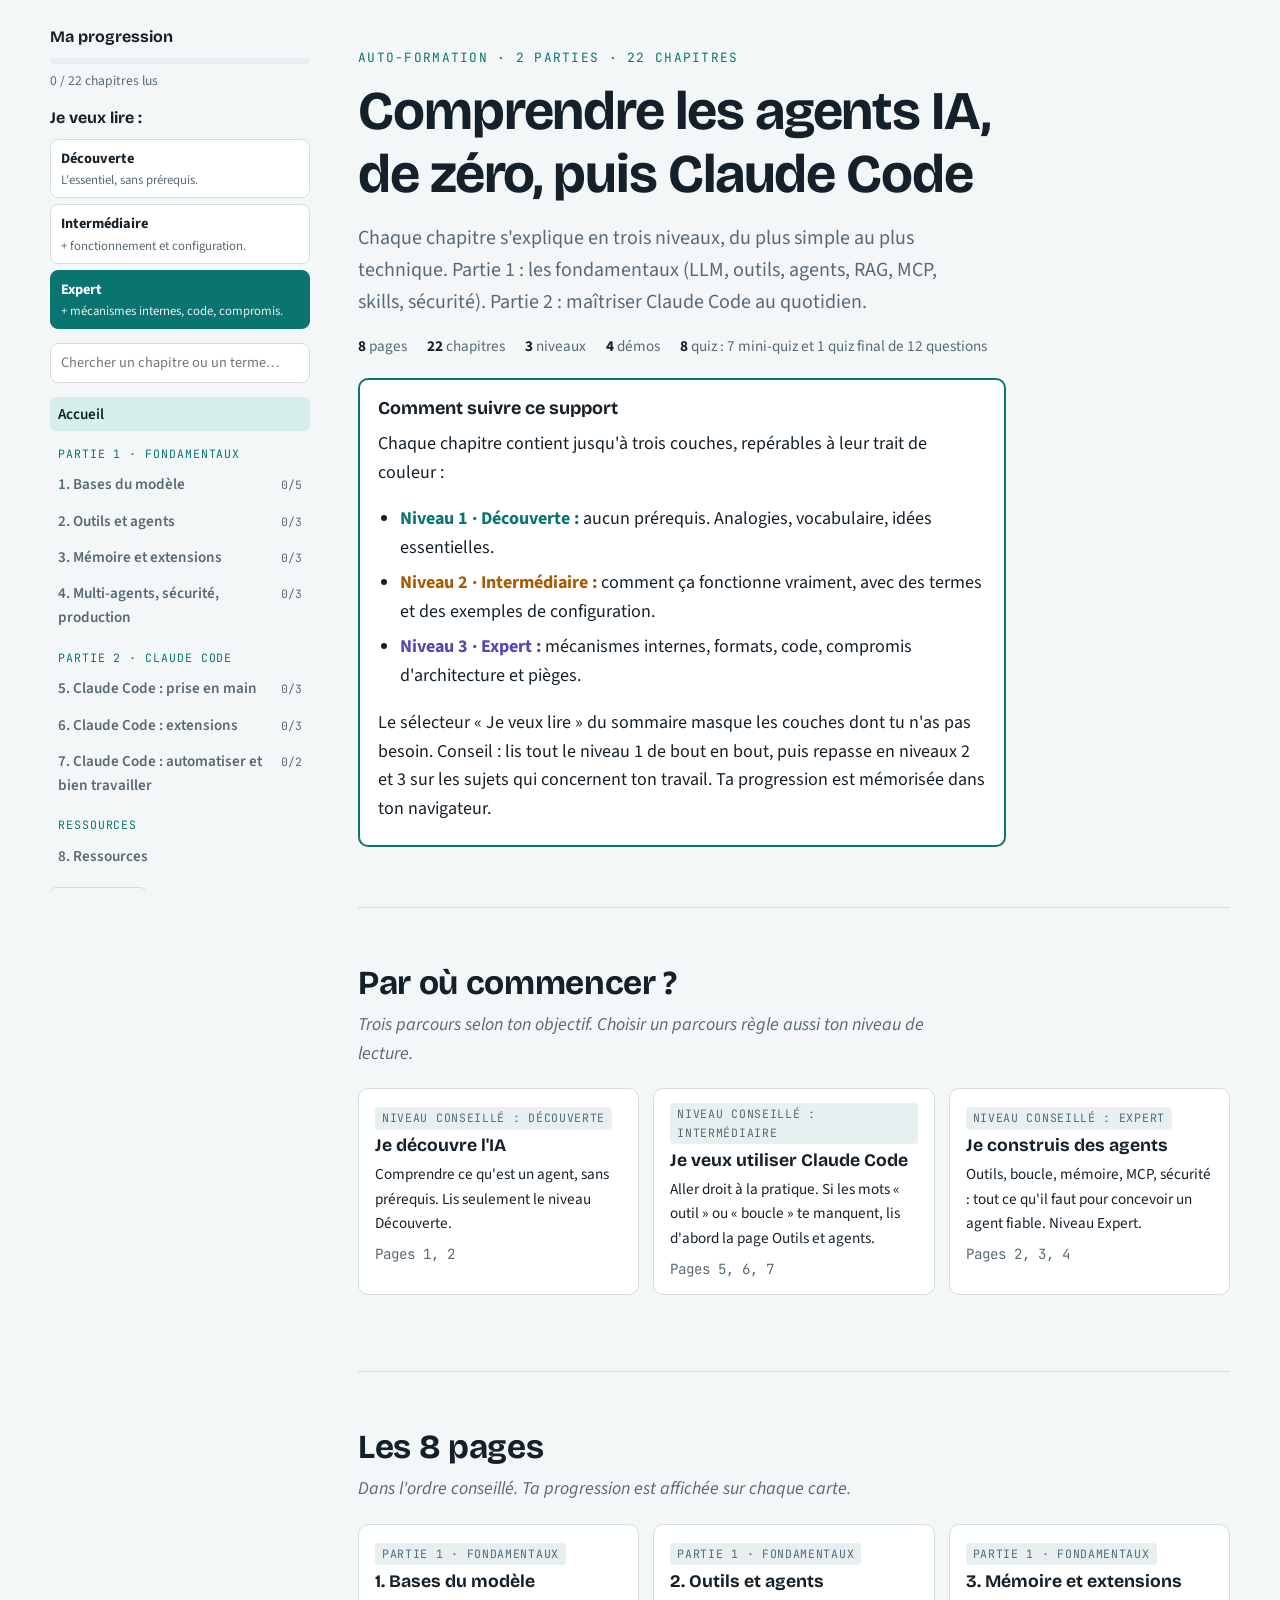
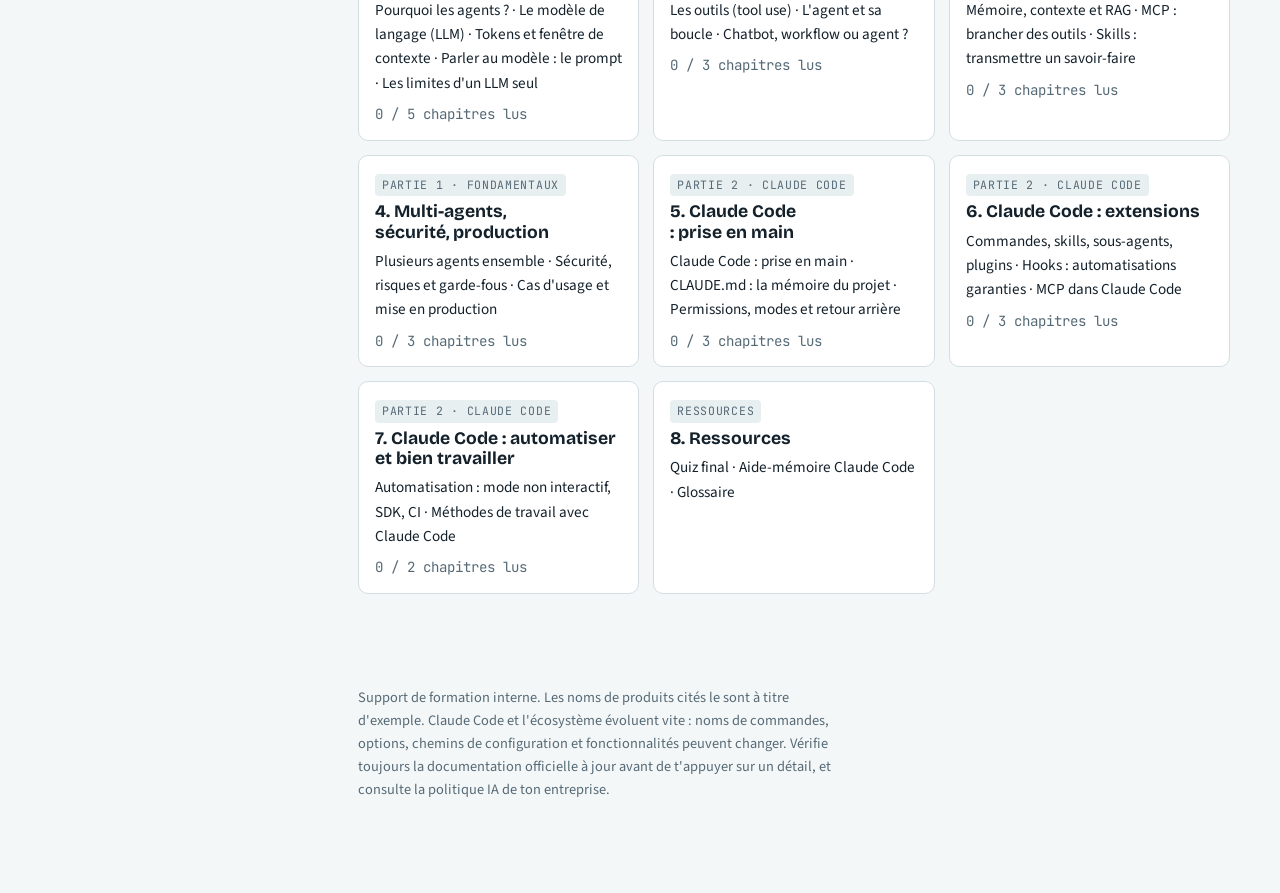
==== index.html @ f4f0b131 "First commit" ====
<!doctype html>
<html lang="fr">
<head>
<meta charset="utf-8">
<meta name="viewport" content="width=device-width, initial-scale=1, viewport-fit=cover">
<title>Accueil · Comprendre les agents IA</title>
<link rel="preconnect" href="https://fonts.googleapis.com">
<link rel="preconnect" href="https://fonts.gstatic.com" crossorigin>
<link rel="stylesheet" href="https://fonts.googleapis.com/css2?family=Bricolage+Grotesque:opsz,wght@12..96,500;12..96,700&family=Source+Sans+3:wght@400;600;700&family=JetBrains+Mono:wght@400;600&display=swap">
<link rel="stylesheet" href="assets/style.css">
</head>
<body data-page="index">
<div class="shell">
  <nav class="toc" id="toc" aria-label="Sommaire"></nav>

  <main>
    <header class="hero">
      <p class="eyebrow">Auto-formation · 2 parties · 22 chapitres</p>
      <h1>Comprendre les agents IA, de zéro, puis Claude Code</h1>
      <p class="lead">Chaque chapitre s'explique en trois niveaux, du plus simple au plus technique. Partie 1 : les fondamentaux (LLM, outils, agents, RAG, MCP, skills, sécurité). Partie 2 : maîtriser Claude Code au quotidien.</p>
      <div class="hero-meta">
        <span><b>8</b> pages</span>
        <span><b>22</b> chapitres</span>
        <span><b>3</b> niveaux</span>
        <span><b>4</b> démos</span>
        <span><b>8</b> quiz : 7 mini-quiz et 1 quiz final de 12 questions</span>
      </div>
      <div class="callout key">
        <b>Comment suivre ce support</b>
        <p>Chaque chapitre contient jusqu'à trois couches, repérables à leur trait de couleur :</p>
        <ul class="clean">
          <li><b style="color:var(--accent)">Niveau 1 · Découverte :</b> aucun prérequis. Analogies, vocabulaire, idées essentielles.</li>
          <li><b style="color:var(--warn)">Niveau 2 · Intermédiaire :</b> comment ça fonctionne vraiment, avec des termes et des exemples de configuration.</li>
          <li><b style="color:var(--l3)">Niveau 3 · Expert :</b> mécanismes internes, formats, code, compromis d'architecture et pièges.</li>
        </ul>
        <p>Le sélecteur « Je veux lire » du sommaire masque les couches dont tu n'as pas besoin. Conseil : lis tout le niveau 1 de bout en bout, puis repasse en niveaux 2 et 3 sur les sujets qui concernent ton travail. Ta progression est mémorisée dans ton navigateur.</p>
      </div>
    </header>

    <section class="chap" id="parcours" data-title="Par où commencer ?">
      <div class="chap-head"><h2>Par où commencer ?</h2></div>
      <p class="goal">Trois parcours selon ton objectif. Choisir un parcours règle aussi ton niveau de lecture.</p>
      <div class="home-grid" id="home-paths"></div>
    </section>

    <section class="chap" id="plan" data-title="Les 8 pages">
      <div class="chap-head"><h2>Les 8 pages</h2></div>
      <p class="goal">Dans l'ordre conseillé. Ta progression est affichée sur chaque carte.</p>
      <div class="home-grid" id="home-map"></div>
    </section>

    <footer>
      <p>Support de formation interne. Les noms de produits cités le sont à titre d'exemple. Claude Code et l'écosystème évoluent vite : noms de commandes, options, chemins de configuration et fonctionnalités peuvent changer. Vérifie toujours la documentation officielle à jour avant de t'appuyer sur un détail, et consulte la politique IA de ton entreprise.</p>
    </footer>
  </main>
</div>

<script src="assets/data.js"></script>
<script src="assets/app.js"></script>
</body>
</html>
---- assets/style.css ----
[hidden] { display: none !important; }
img { max-width: 100%; }
/* Layout: sommaire latéral collant (pages, chapitres, recherche, sélecteur de niveau) ; chaque chapitre = 3 couches filtrables (Découverte, Intermédiaire, Expert) ; pages thématiques reliées par un sommaire commun */
:root {
  --bg: #f4f7f8;
  --surface: #ffffff;
  --surface-2: #e8eff1;
  --fg: #14212b;
  --muted: #566a76;
  --line: #d3dee3;
  --accent: #0a7570;
  --accent-ink: #ffffff;
  --accent-soft: #d6efec;
  --warn: #a85a00;
  --warn-soft: #fbead3;
  --l3: #5546b0;
  --l3-soft: #e5e1f7;
  --bad: #b3261e;
  --bad-soft: #fbdfdc;
  --ok: #22693a;
  --ok-soft: #d9f0e0;
  --display: "Bricolage Grotesque", "Segoe UI", system-ui, sans-serif;
  --body: "Source Sans 3", "Segoe UI", system-ui, sans-serif;
  --mono: "JetBrains Mono", ui-monospace, Menlo, Consolas, monospace;
}
@media (prefers-color-scheme: dark) {
  :root:not([data-theme="light"]) {
    --bg: #0d171d; --surface: #14232b; --surface-2: #1b2f39; --fg: #e6eef1; --muted: #93a9b4;
    --line: #28404c; --accent: #4fd1c5; --accent-ink: #06201d; --accent-soft: #123a3a;
    --warn: #f0a94a; --warn-soft: #3a2a12; --l3: #b4a8ff; --l3-soft: #272250;
    --bad: #ff8a80; --bad-soft: #3d1c1a; --ok: #7fd49a; --ok-soft: #163322; color-scheme: dark;
  }
}
:root[data-theme="dark"] {
  --bg: #0d171d; --surface: #14232b; --surface-2: #1b2f39; --fg: #e6eef1; --muted: #93a9b4;
  --line: #28404c; --accent: #4fd1c5; --accent-ink: #06201d; --accent-soft: #123a3a;
  --warn: #f0a94a; --warn-soft: #3a2a12; --l3: #b4a8ff; --l3-soft: #272250;
  --bad: #ff8a80; --bad-soft: #3d1c1a; --ok: #7fd49a; --ok-soft: #163322; color-scheme: dark;
}

* { box-sizing: border-box; }
body { margin: 0; background: var(--bg); color: var(--fg); font-family: var(--body); font-size: 18px; line-height: 1.6; padding-left: max(16px, env(safe-area-inset-left, 0px)); padding-right: max(16px, env(safe-area-inset-right, 0px)); padding-block: 24px 80px; }
h1, h2, h3, h4 { font-family: var(--display); line-height: 1.15; text-wrap: balance; margin: 0; }
h1 { font-size: clamp(2.1rem, 5vw, 3.4rem); font-weight: 700; letter-spacing: -0.02em; }
h2 { font-size: clamp(1.6rem, 3.2vw, 2.1rem); font-weight: 700; letter-spacing: -0.01em; }
h3 { font-size: 1.2rem; font-weight: 700; margin-top: 1.6rem; }
p { margin: 0.8em 0; max-width: 68ch; }
a { color: var(--accent); }
code, .mono { font-family: var(--mono); font-size: 0.86em; background: var(--surface-2); padding: 0.1em 0.35em; border-radius: 4px; }
pre.code { overflow-x: auto; background: var(--surface-2); padding: 12px 14px; border-radius: 8px; margin: 14px 0; font-family: var(--mono); font-size: 0.82rem; line-height: 1.5; max-width: 100%; }
pre.code code { background: none; padding: 0; font-size: inherit; }
.fname { display: inline-block; font-family: var(--mono); font-size: 0.78rem; color: var(--muted); margin-top: 10px; }
:focus-visible { outline: 3px solid var(--accent); outline-offset: 2px; }
button { font: inherit; cursor: pointer; }

.shell { max-width: 1180px; margin: 0 auto; display: grid; grid-template-columns: 260px minmax(0, 1fr); gap: 48px; }
@media (max-width: 899px) { .shell { grid-template-columns: minmax(0, 1fr); gap: 16px; } }

/* sommaire */
.toc { position: sticky; top: 16px; align-self: start; max-height: calc(100vh - 32px); overflow-y: auto; font-size: 0.95rem; }
.toc-title { font-family: var(--display); font-weight: 700; font-size: 1rem; margin: 0 0 8px; }
.toc ol { list-style: none; margin: 0; padding: 0; display: flex; flex-direction: column; gap: 2px; }
.toc a { display: flex; gap: 8px; align-items: baseline; text-decoration: none; color: var(--muted); padding: 5px 8px; border-radius: 6px; }
.toc a:hover { background: var(--surface-2); color: var(--fg); }
.toc a.active { color: var(--fg); background: var(--accent-soft); font-weight: 600; }
.toc a .tick { width: 14px; flex: none; color: var(--ok); font-weight: 700; visibility: hidden; }
.toc a.done .tick { visibility: visible; }
.toc li.toc-part { font-family: var(--mono); font-size: 0.72rem; text-transform: uppercase; letter-spacing: 0.08em; color: var(--accent); padding: 12px 8px 2px; }
.progress { height: 6px; background: var(--surface-2); border-radius: 3px; overflow: hidden; margin: 6px 0 6px; }
.progress > i { display: block; height: 100%; width: 0; background: var(--accent); transition: width .3s; }
.progress-label { font-size: 0.85rem; color: var(--muted); margin: 0 0 14px; }
.lvl-ctl { margin: 0 0 14px; }
.lvl-opts { display: flex; flex-direction: column; gap: 6px; }
.lvl-opt { text-align: left; background: var(--surface); color: var(--fg); border: 1px solid var(--line); border-radius: 8px; padding: 7px 10px; }
.lvl-opt b { display: block; font-size: 0.9rem; }
.lvl-opt span { display: block; font-size: 0.8rem; color: var(--muted); }
.lvl-opt[aria-pressed="true"] { background: var(--accent); color: var(--accent-ink); border-color: var(--accent); }
.lvl-opt[aria-pressed="true"] span { color: inherit; opacity: 0.9; }
@media (max-width: 899px) {
  .toc { position: static; max-height: none; background: var(--surface); border: 1px solid var(--line); border-radius: 10px; padding: 12px 14px; }
  .toc ol { display: none; }
  .toc.open ol { display: flex; }
  .toc-toggle { display: inline-block !important; }
}
.toc-toggle { display: none; margin-top: 4px; background: none; border: 1px solid var(--line); color: var(--fg); border-radius: 6px; padding: 6px 12px; }

/* en-tête */
.hero { padding: 24px 0 8px; }
.eyebrow { font-family: var(--mono); font-size: 0.8rem; text-transform: uppercase; letter-spacing: 0.1em; color: var(--accent); margin: 0 0 12px; }
.hero p.lead { font-size: 1.25rem; color: var(--muted); max-width: 58ch; }
.hero-meta { display: flex; flex-wrap: wrap; gap: 8px 20px; margin-top: 16px; font-size: 0.95rem; color: var(--muted); align-items: center; }
.hero-meta b { color: var(--fg); }
.theme-btn { margin-left: auto; background: none; border: 1px solid var(--line); color: var(--fg); border-radius: 6px; padding: 4px 10px; font-size: 0.85rem; }

/* sections */
section.chap { padding: 56px 0 8px; border-top: 1px solid var(--line); margin-top: 48px; scroll-margin-top: 16px; }
section.chap:first-of-type { margin-top: 32px; }
.part-banner { font-family: var(--display); font-size: clamp(1.2rem, 2.4vw, 1.5rem); color: var(--accent); margin: 0 0 22px; padding-bottom: 8px; border-bottom: 2px solid var(--accent); max-width: 68ch; }
.chap-head { display: flex; align-items: baseline; gap: 14px; margin-bottom: 8px; }
.chap-num { font-family: var(--mono); font-size: 0.85rem; color: var(--accent); border: 1px solid var(--accent); border-radius: 4px; padding: 1px 7px; flex: none; }
.goal { color: var(--muted); font-style: italic; margin-top: 4px; }

/* niveaux d'explication */
.lvl { --lc: var(--accent); margin: 26px 0; padding: 2px 0 2px 18px; border-left: 4px solid var(--lc); }
.lvl[data-lvl="2"] { --lc: var(--warn); }
.lvl[data-lvl="3"] { --lc: var(--l3); }
.lvl::before { display: inline-block; font-family: var(--mono); font-size: 0.72rem; text-transform: uppercase; letter-spacing: 0.08em; color: var(--lc); border: 1px solid var(--lc); border-radius: 4px; padding: 2px 8px; margin-bottom: 4px; }
.lvl[data-lvl="1"]::before { content: "Niveau 1 · Découverte"; }
.lvl[data-lvl="2"]::before { content: "Niveau 2 · Intermédiaire"; }
.lvl[data-lvl="3"]::before { content: "Niveau 3 · Expert"; }
body[data-maxlvl="1"] .lvl[data-lvl="2"], body[data-maxlvl="1"] .lvl[data-lvl="3"], body[data-maxlvl="2"] .lvl[data-lvl="3"] { display: none; }
.lvl > h3:first-of-type { margin-top: 0.6rem; }

.callout { border-radius: 10px; padding: 14px 18px; margin: 20px 0; max-width: 72ch; border: 1px solid var(--line); background: var(--surface); }
.callout > b:first-child { display: block; font-family: var(--display); margin-bottom: 4px; }
.callout p { margin: 0.4em 0; }
.callout.analogy { background: var(--accent-soft); border-color: transparent; }
.callout.warn { background: var(--warn-soft); border-color: transparent; }
.callout.bad { background: var(--bad-soft); border-color: transparent; }
.callout.key { border-color: var(--accent); border-width: 2px; }
.callout.deep { background: var(--l3-soft); border-color: transparent; }

ul.clean { padding-left: 1.2em; max-width: 68ch; }
ul.clean li, ol.clean li { margin: 0.35em 0; }
ol.clean { max-width: 68ch; padding-left: 1.3em; }
.cols { display: grid; grid-template-columns: repeat(auto-fit, minmax(240px, 1fr)); gap: 14px; margin: 20px 0; }
.card { background: var(--surface); border: 1px solid var(--line); border-radius: 10px; padding: 14px 16px; min-width: 0; }
.card h4 { margin: 0 0 4px; font-size: 1.05rem; }
.card p { margin: 0.3em 0; font-size: 0.97rem; max-width: none; }
.card ul { margin: 6px 0 0; padding-left: 1.1em; font-size: 0.97rem; }
.tag { display: inline-block; font-family: var(--mono); font-size: 0.72rem; text-transform: uppercase; letter-spacing: .06em; padding: 2px 7px; border-radius: 4px; background: var(--surface-2); color: var(--muted); }

.scroll-x { overflow-x: auto; margin: 20px 0; }
table { border-collapse: collapse; width: 100%; min-width: 560px; font-size: 0.95rem; background: var(--surface); }
th, td { text-align: left; padding: 9px 12px; border-bottom: 1px solid var(--line); vertical-align: top; }
th { font-family: var(--display); background: var(--surface-2); }

.chat { display: flex; flex-direction: column; gap: 8px; max-width: 640px; margin: 20px 0; }
.msg { padding: 10px 14px; border-radius: 12px; max-width: 90%; font-size: 0.97rem; }
.msg small { display: block; font-family: var(--mono); font-size: 0.7rem; text-transform: uppercase; letter-spacing: .06em; opacity: .7; margin-bottom: 2px; }
.msg.sys { background: var(--surface-2); align-self: stretch; max-width: none; }
.msg.user { background: var(--accent); color: var(--accent-ink); align-self: flex-end; }
.msg.ai { background: var(--surface); border: 1px solid var(--line); align-self: flex-start; }

/* démos */
.demo { background: var(--surface); border: 1px solid var(--line); border-radius: 12px; padding: 18px; margin: 28px 0; max-width: 760px; }
.demo > .demo-label { font-family: var(--mono); font-size: 0.75rem; text-transform: uppercase; letter-spacing: .1em; color: var(--accent); margin-bottom: 10px; display: block; }
.demo textarea { width: 100%; min-height: 90px; resize: vertical; font: inherit; padding: 10px; border-radius: 8px; border: 1px solid var(--line); background: var(--bg); color: var(--fg); }
.btn { background: var(--accent); color: var(--accent-ink); border: 0; border-radius: 8px; padding: 8px 16px; font-weight: 600; }
.btn.ghost { background: transparent; color: var(--fg); border: 1px solid var(--line); }
.btn:disabled { opacity: .45; cursor: default; }
.row { display: flex; flex-wrap: wrap; gap: 10px; align-items: center; margin-top: 12px; }
.chips { display: flex; flex-wrap: wrap; gap: 3px; margin-top: 12px; font-family: var(--mono); font-size: 0.9rem; line-height: 1.9; }
.chips span { padding: 0 4px; border-radius: 4px; white-space: pre-wrap; }
.chips span:nth-child(5n+1) { background: color-mix(in srgb, var(--accent) 28%, transparent); }
.chips span:nth-child(5n+2) { background: color-mix(in srgb, var(--warn) 28%, transparent); }
.chips span:nth-child(5n+3) { background: color-mix(in srgb, var(--ok) 28%, transparent); }
.chips span:nth-child(5n+4) { background: color-mix(in srgb, var(--bad) 24%, transparent); }
.chips span:nth-child(5n+5) { background: var(--surface-2); }
.meter { height: 12px; background: var(--surface-2); border-radius: 6px; overflow: hidden; margin-top: 10px; }
.meter > i { display: block; height: 100%; width: 0; background: var(--accent); transition: width .2s; }
.stat { font-family: var(--mono); font-size: 0.88rem; color: var(--muted); }
.sliders { display: grid; grid-template-columns: auto 1fr auto; gap: 8px 12px; align-items: center; margin-top: 8px; }
.sliders input[type="range"] { width: 100%; accent-color: var(--l3); }
.big { font-family: var(--display); font-size: 2.2rem; font-weight: 700; color: var(--l3); }

.steps { list-style: none; padding: 0; margin: 14px 0 0; display: flex; flex-direction: column; gap: 8px; }
.steps li { border-left: 4px solid var(--line); background: var(--bg); padding: 8px 12px; border-radius: 0 8px 8px 0; font-size: 0.97rem; animation: pop .25s ease-out; }
.steps li .k { font-family: var(--mono); font-size: 0.72rem; text-transform: uppercase; letter-spacing: .08em; display: block; margin-bottom: 2px; }
.steps li.think { border-color: var(--warn); } .steps li.think .k { color: var(--warn); }
.steps li.act { border-color: var(--accent); } .steps li.act .k { color: var(--accent); }
.steps li.obs { border-color: var(--muted); } .steps li.obs .k { color: var(--muted); }
.steps li.ask { border-color: var(--l3); background: var(--l3-soft); } .steps li.ask .k { color: var(--l3); }
.steps li.final { border-color: var(--ok); background: var(--ok-soft); } .steps li.final .k { color: var(--ok); }
@keyframes pop { from { opacity: 0; transform: translateY(6px); } to { opacity: 1; transform: none; } }
@media (prefers-reduced-motion: reduce) { .steps li { animation: none; } .meter > i, .progress > i { transition: none; } }

.diagram { background: var(--surface); border: 1px solid var(--line); border-radius: 12px; padding: 16px; margin: 24px 0; overflow-x: auto; }
.diagram svg { display: block; margin: 0 auto; min-width: 520px; max-width: 100%; height: auto; }
.diagram text { fill: var(--fg); font-family: var(--body); font-size: 14px; }
.diagram .sm { font-size: 12px; fill: var(--muted); }
.diagram .box { fill: var(--surface-2); stroke: var(--line); }
.diagram .box-a { fill: var(--accent-soft); stroke: var(--accent); }
.diagram .box-w { fill: var(--warn-soft); stroke: var(--warn); }
.diagram .box-p { fill: var(--l3-soft); stroke: var(--l3); }
.diagram .box-ok { fill: var(--ok-soft); stroke: var(--ok); }
.diagram .ln { stroke: var(--muted); stroke-width: 1.6; fill: none; }
.diagram .ln-a { stroke: var(--accent); stroke-width: 2; fill: none; }
.diagram marker path { fill: var(--muted); }
.caption { font-size: 0.88rem; color: var(--muted); text-align: center; margin: 8px auto 0; }

.done-row { margin-top: 28px; display: flex; align-items: center; gap: 10px; }
.done-row button { background: none; border: 1px solid var(--line); color: var(--fg); border-radius: 8px; padding: 6px 14px; }
.done-row button[aria-pressed="true"] { background: var(--ok-soft); border-color: var(--ok); color: var(--ok); font-weight: 600; }

dl.gl { margin: 16px 0; max-width: 72ch; }
dl.gl div { padding: 10px 0; border-bottom: 1px solid var(--line); }
dl.gl dt { font-family: var(--display); font-weight: 700; }
dl.gl dd { margin: 2px 0 0; color: var(--muted); }
.gl-search { width: 100%; max-width: 420px; padding: 9px 12px; border-radius: 8px; border: 1px solid var(--line); background: var(--surface); color: var(--fg); font: inherit; }

.q { border: 1px solid var(--line); background: var(--surface); border-radius: 10px; padding: 14px 18px; margin: 14px 0; max-width: 72ch; }
.q fieldset { border: 0; padding: 0; margin: 0; min-width: 0; }
.q legend { font-weight: 700; padding: 0; margin-bottom: 6px; }
.q label { display: flex; gap: 10px; align-items: baseline; padding: 5px 0; cursor: pointer; }
.q .fb { margin-top: 8px; font-size: 0.95rem; }
.q.right { border-color: var(--ok); } .q.wrong { border-color: var(--bad); }
.q.right .fb { color: var(--ok); } .q.wrong .fb { color: var(--bad); }
#score { font-family: var(--display); font-size: 1.3rem; margin-top: 14px; }

footer { margin-top: 64px; color: var(--muted); font-size: 0.9rem; }

/* ---- ajouts multi-pages ---- */
.sr-only { position: absolute; width: 1px; height: 1px; overflow: hidden; clip: rect(0 0 0 0); white-space: nowrap; }
.toc-search { position: relative; margin: 0 0 14px; }
.toc-search input { width: 100%; padding: 7px 10px; border-radius: 8px; border: 1px solid var(--line); background: var(--surface); color: var(--fg); font: inherit; font-size: 0.9rem; }
.toc-search ul { list-style: none; margin: 4px 0 0; padding: 4px; background: var(--surface); border: 1px solid var(--line); border-radius: 8px; }
.toc-search ul[hidden] { display: none; }
.toc-search li a { display: block; padding: 5px 8px; text-decoration: none; color: var(--fg); border-radius: 6px; font-size: 0.88rem; }
.toc-search li a:hover, .toc-search li a:focus-visible { background: var(--accent-soft); }
.toc-search li small { display: block; color: var(--muted); font-size: 0.75rem; }
.toc a.pg { font-weight: 600; }
.toc a.pg .cnt { margin-left: auto; font-family: var(--mono); font-size: 0.72rem; color: var(--muted); font-weight: 400; }
.toc a.pg.current { color: var(--fg); background: var(--accent-soft); }
.toc ol.sub { margin: 2px 0 6px 12px; padding-left: 8px; border-left: 2px solid var(--line); }
.toc ol.sub a { font-size: 0.9rem; }
.theme-btn.side { margin: 14px 0 0; }

.page-meta { font-size: 0.92rem; color: var(--muted); margin: 6px 0 0; display: flex; flex-wrap: wrap; gap: 4px 18px; }
.page-meta b { color: var(--fg); }
.pager { display: grid; grid-template-columns: repeat(auto-fit, minmax(220px, 1fr)); gap: 14px; margin-top: 56px; }
.pager a { display: block; padding: 14px 16px; border: 1px solid var(--line); border-radius: 10px; background: var(--surface); text-decoration: none; color: var(--fg); }
.pager a:hover { border-color: var(--accent); }
.pager a small { display: block; color: var(--muted); font-family: var(--mono); font-size: 0.72rem; text-transform: uppercase; letter-spacing: 0.08em; }
.pager a.next { text-align: right; }

.term { border-bottom: 1px dotted var(--accent); cursor: help; }
#tip { position: absolute; z-index: 20; max-width: 320px; background: var(--fg); color: var(--bg); padding: 8px 12px; border-radius: 8px; font-size: 0.88rem; line-height: 1.4; box-shadow: 0 4px 16px rgba(0,0,0,.25); }
#tip[hidden] { display: none; }
#tip b { display: block; margin-bottom: 2px; }

.home-grid { display: grid; grid-template-columns: repeat(auto-fit, minmax(260px, 1fr)); gap: 14px; margin: 20px 0; }
.home-card { display: block; text-decoration: none; color: var(--fg); background: var(--surface); border: 1px solid var(--line); border-radius: 10px; padding: 14px 16px; }
.home-card:hover { border-color: var(--accent); }
.home-card h3 { margin: 4px 0 6px; font-size: 1.1rem; }
.home-card p { font-size: 0.95rem; margin: 0.3em 0; }
.home-card .stat { display: block; margin-top: 8px; }

.miniquiz { margin: 40px 0 0; padding-top: 24px; border-top: 1px dashed var(--line); }
.miniquiz[hidden] { display: none; }
.miniquiz h3 { margin-top: 0; }

.retenir { margin-top: 28px; }
.retenir ul { margin: 6px 0; }
.retenir p { margin: 0.6em 0 0; font-size: 0.95rem; }
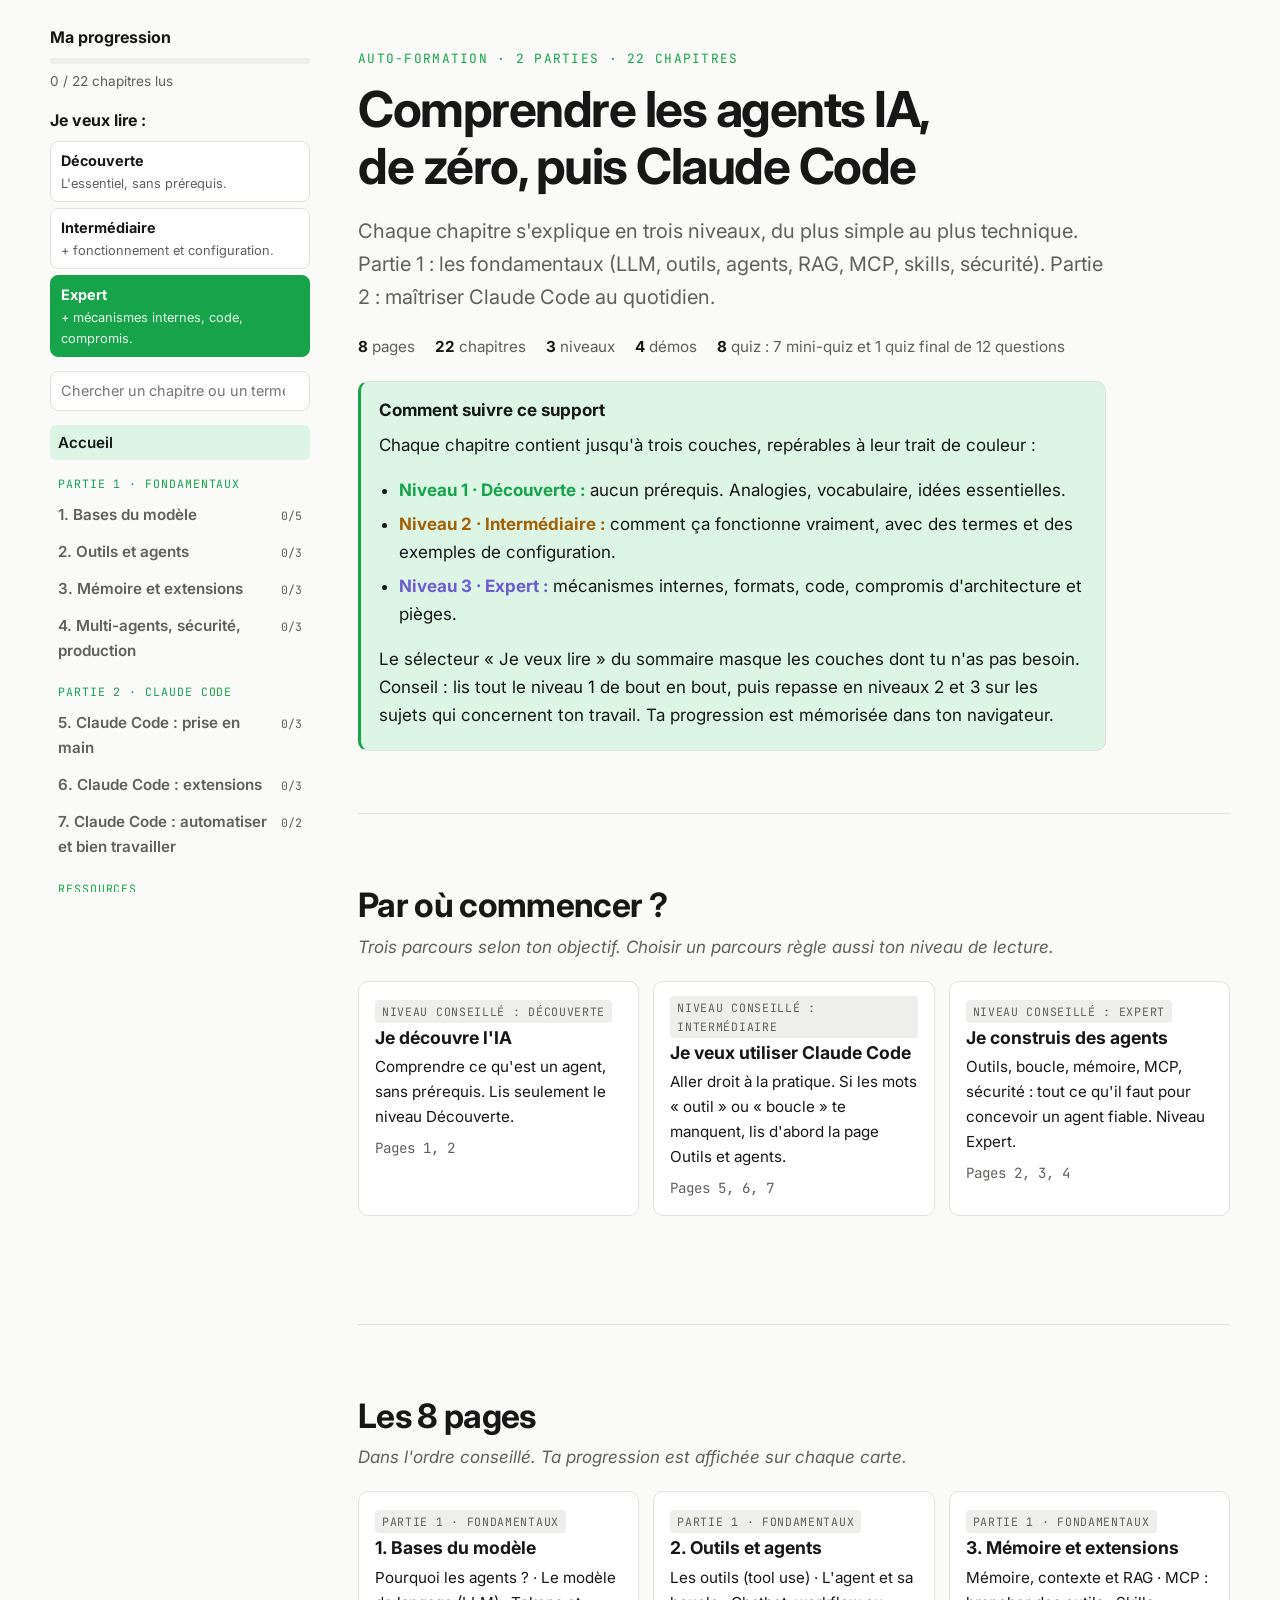
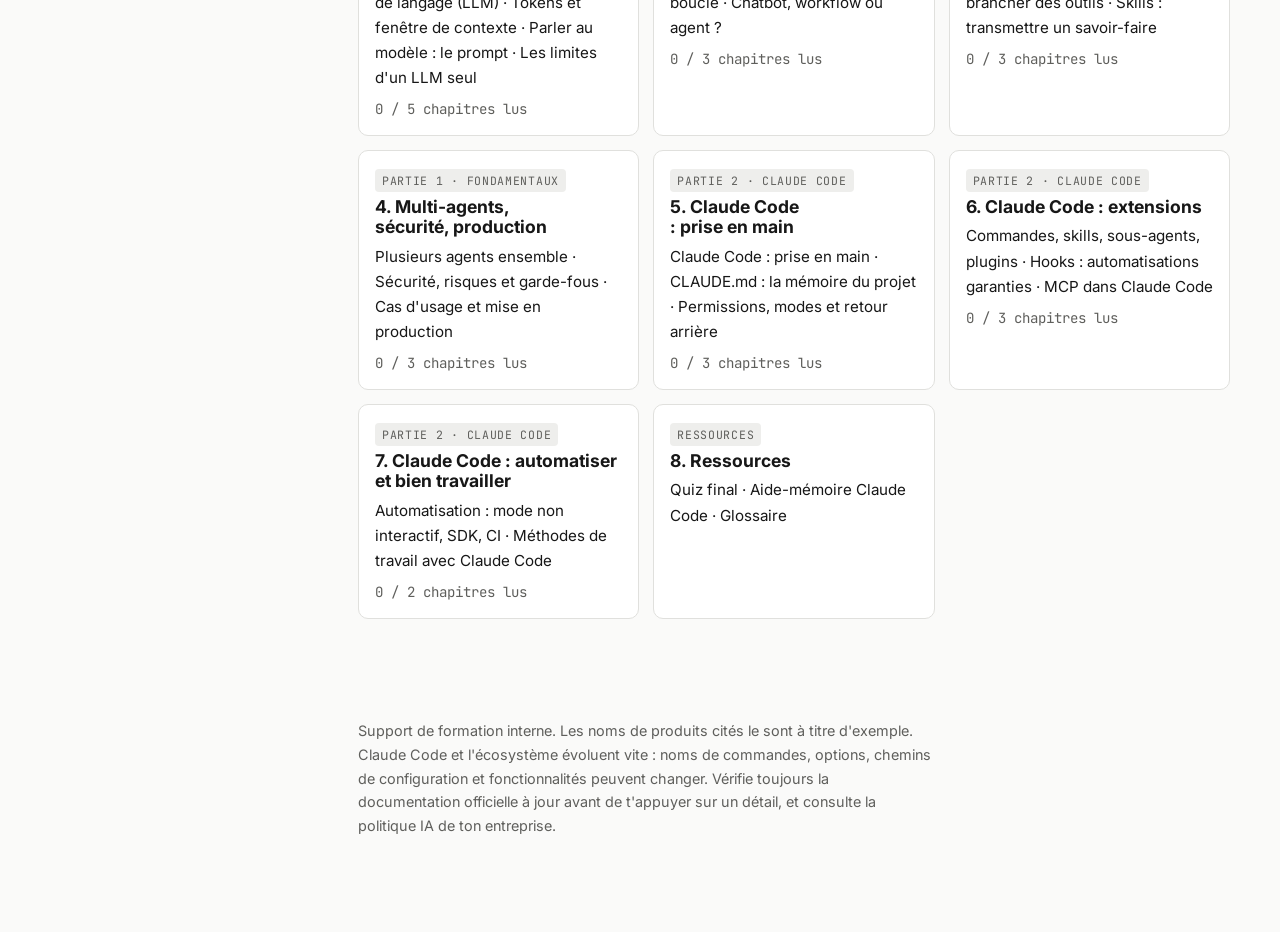
==== commit 1ebe5b52: "style: palette graphite + vert signal, police Inter, callouts sobres Co-Authored-By: Claude Sonnet 5" ====
--- a/index.html
+++ b/index.html
@@ -6,7 +6,7 @@
 <title>Accueil · Comprendre les agents IA</title>
 <link rel="preconnect" href="https://fonts.googleapis.com">
 <link rel="preconnect" href="https://fonts.gstatic.com" crossorigin>
-<link rel="stylesheet" href="https://fonts.googleapis.com/css2?family=Bricolage+Grotesque:opsz,wght@12..96,500;12..96,700&family=Source+Sans+3:wght@400;600;700&family=JetBrains+Mono:wght@400;600&display=swap">
+<link rel="stylesheet" href="https://fonts.googleapis.com/css2?family=Inter:wght@400;500;600;700&family=JetBrains+Mono:wght@400;600&display=swap">
 <link rel="stylesheet" href="assets/style.css">
 </head>
 <body data-page="index">
--- a/assets/style.css
+++ b/assets/style.css
@@ -2,49 +2,52 @@
 img { max-width: 100%; }
 /* Layout: sommaire latéral collant (pages, chapitres, recherche, sélecteur de niveau) ; chaque chapitre = 3 couches filtrables (Découverte, Intermédiaire, Expert) ; pages thématiques reliées par un sommaire commun */
 :root {
-  --bg: #f4f7f8;
+  --bg: #fafaf9;
   --surface: #ffffff;
-  --surface-2: #e8eff1;
-  --fg: #14212b;
-  --muted: #566a76;
-  --line: #d3dee3;
-  --accent: #0a7570;
+  --surface-2: #eeeeec;
+  --fg: #171717;
+  --muted: #5f5f5c;
+  --line: #e0e0dd;
+  --accent: #16a34a;
   --accent-ink: #ffffff;
-  --accent-soft: #d6efec;
-  --warn: #a85a00;
-  --warn-soft: #fbead3;
-  --l3: #5546b0;
-  --l3-soft: #e5e1f7;
-  --bad: #b3261e;
-  --bad-soft: #fbdfdc;
-  --ok: #22693a;
-  --ok-soft: #d9f0e0;
-  --display: "Bricolage Grotesque", "Segoe UI", system-ui, sans-serif;
-  --body: "Source Sans 3", "Segoe UI", system-ui, sans-serif;
+  --accent-soft: #dcf5e5;
+  --warn: #a16207;
+  --warn-soft: #f7ecd2;
+  --l3: #6d5bd0;
+  --l3-soft: #e9e5fa;
+  --bad: #c62828;
+  --bad-soft: #fbe0de;
+  --ok: #16a34a;
+  --ok-soft: #dcf5e5;
+  --display: "Inter", "Segoe UI", system-ui, sans-serif;
+  --body: "Inter", "Segoe UI", system-ui, sans-serif;
   --mono: "JetBrains Mono", ui-monospace, Menlo, Consolas, monospace;
 }
 @media (prefers-color-scheme: dark) {
   :root:not([data-theme="light"]) {
-    --bg: #0d171d; --surface: #14232b; --surface-2: #1b2f39; --fg: #e6eef1; --muted: #93a9b4;
-    --line: #28404c; --accent: #4fd1c5; --accent-ink: #06201d; --accent-soft: #123a3a;
-    --warn: #f0a94a; --warn-soft: #3a2a12; --l3: #b4a8ff; --l3-soft: #272250;
-    --bad: #ff8a80; --bad-soft: #3d1c1a; --ok: #7fd49a; --ok-soft: #163322; color-scheme: dark;
+    --bg: #0a0a0a; --surface: #141414; --surface-2: #1d1d1d; --fg: #ededed; --muted: #9a9a9a;
+    --line: #2a2a2a; --accent: #4ade80; --accent-ink: #06210f; --accent-soft: #12301d;
+    --warn: #e6b450; --warn-soft: #2e2410; --l3: #a99bff; --l3-soft: #231f45;
+    --bad: #ff7b72; --bad-soft: #3a1b19; --ok: #4ade80; --ok-soft: #12301d; color-scheme: dark;
   }
 }
 :root[data-theme="dark"] {
-  --bg: #0d171d; --surface: #14232b; --surface-2: #1b2f39; --fg: #e6eef1; --muted: #93a9b4;
-  --line: #28404c; --accent: #4fd1c5; --accent-ink: #06201d; --accent-soft: #123a3a;
-  --warn: #f0a94a; --warn-soft: #3a2a12; --l3: #b4a8ff; --l3-soft: #272250;
-  --bad: #ff8a80; --bad-soft: #3d1c1a; --ok: #7fd49a; --ok-soft: #163322; color-scheme: dark;
+  --bg: #0a0a0a; --surface: #141414; --surface-2: #1d1d1d; --fg: #ededed; --muted: #9a9a9a;
+  --line: #2a2a2a; --accent: #4ade80; --accent-ink: #06210f; --accent-soft: #12301d;
+  --warn: #e6b450; --warn-soft: #2e2410; --l3: #a99bff; --l3-soft: #231f45;
+  --bad: #ff7b72; --bad-soft: #3a1b19; --ok: #4ade80; --ok-soft: #12301d; color-scheme: dark;
 }
 
 * { box-sizing: border-box; }
-body { margin: 0; background: var(--bg); color: var(--fg); font-family: var(--body); font-size: 18px; line-height: 1.6; padding-left: max(16px, env(safe-area-inset-left, 0px)); padding-right: max(16px, env(safe-area-inset-right, 0px)); padding-block: 24px 80px; }
+body { margin: 0; background: var(--bg); color: var(--fg); font-family: var(--body); font-size: 17px; line-height: 1.65; padding-left: max(16px, env(safe-area-inset-left, 0px)); padding-right: max(16px, env(safe-area-inset-right, 0px)); padding-block: 24px 80px; }
 h1, h2, h3, h4 { font-family: var(--display); line-height: 1.15; text-wrap: balance; margin: 0; }
-h1 { font-size: clamp(2.1rem, 5vw, 3.4rem); font-weight: 700; letter-spacing: -0.02em; }
-h2 { font-size: clamp(1.6rem, 3.2vw, 2.1rem); font-weight: 700; letter-spacing: -0.01em; }
+h1 { font-size: clamp(2rem, 4.6vw, 3.1rem); font-weight: 700; letter-spacing: -0.03em; }
+h2 { font-size: clamp(1.6rem, 3.2vw, 2.1rem); font-weight: 700; letter-spacing: -0.02em; }
 h3 { font-size: 1.2rem; font-weight: 700; margin-top: 1.6rem; }
-p { margin: 0.8em 0; max-width: 68ch; }
+p { margin: 1em 0; max-width: 64ch; }
+.lvl p, .lvl li { line-height: 1.7; }
+.lvl[data-lvl="2"], .lvl[data-lvl="3"] { background: color-mix(in srgb, var(--lc) 6%, transparent); padding: 12px 18px 14px; border-radius: 0 10px 10px 0; }
+.lvl h3 { margin-top: 1.9rem; margin-bottom: 0.2rem; }
 a { color: var(--accent); }
 code, .mono { font-family: var(--mono); font-size: 0.86em; background: var(--surface-2); padding: 0.1em 0.35em; border-radius: 4px; }
 pre.code { overflow-x: auto; background: var(--surface-2); padding: 12px 14px; border-radius: 8px; margin: 14px 0; font-family: var(--mono); font-size: 0.82rem; line-height: 1.5; max-width: 100%; }
@@ -93,7 +96,7 @@
 .theme-btn { margin-left: auto; background: none; border: 1px solid var(--line); color: var(--fg); border-radius: 6px; padding: 4px 10px; font-size: 0.85rem; }
 
 /* sections */
-section.chap { padding: 56px 0 8px; border-top: 1px solid var(--line); margin-top: 48px; scroll-margin-top: 16px; }
+section.chap { padding: 72px 0 16px; border-top: 1px solid var(--line); margin-top: 72px; scroll-margin-top: 16px; }
 section.chap:first-of-type { margin-top: 32px; }
 .part-banner { font-family: var(--display); font-size: clamp(1.2rem, 2.4vw, 1.5rem); color: var(--accent); margin: 0 0 22px; padding-bottom: 8px; border-bottom: 2px solid var(--accent); max-width: 68ch; }
 .chap-head { display: flex; align-items: baseline; gap: 14px; margin-bottom: 8px; }
@@ -101,7 +104,7 @@
 .goal { color: var(--muted); font-style: italic; margin-top: 4px; }
 
 /* niveaux d'explication */
-.lvl { --lc: var(--accent); margin: 26px 0; padding: 2px 0 2px 18px; border-left: 4px solid var(--lc); }
+.lvl { --lc: var(--accent); margin: 36px 0; padding: 2px 0 2px 20px; border-left: 2px solid var(--lc); }
 .lvl[data-lvl="2"] { --lc: var(--warn); }
 .lvl[data-lvl="3"] { --lc: var(--l3); }
 .lvl::before { display: inline-block; font-family: var(--mono); font-size: 0.72rem; text-transform: uppercase; letter-spacing: 0.08em; color: var(--lc); border: 1px solid var(--lc); border-radius: 4px; padding: 2px 8px; margin-bottom: 4px; }
@@ -111,20 +114,20 @@
 body[data-maxlvl="1"] .lvl[data-lvl="2"], body[data-maxlvl="1"] .lvl[data-lvl="3"], body[data-maxlvl="2"] .lvl[data-lvl="3"] { display: none; }
 .lvl > h3:first-of-type { margin-top: 0.6rem; }
 
-.callout { border-radius: 10px; padding: 14px 18px; margin: 20px 0; max-width: 72ch; border: 1px solid var(--line); background: var(--surface); }
+.callout { border-radius: 10px; padding: 14px 18px; margin: 22px 0; max-width: 68ch; border: 1px solid var(--line); border-left-width: 3px; background: var(--surface); }
 .callout > b:first-child { display: block; font-family: var(--display); margin-bottom: 4px; }
 .callout p { margin: 0.4em 0; }
-.callout.analogy { background: var(--accent-soft); border-color: transparent; }
-.callout.warn { background: var(--warn-soft); border-color: transparent; }
-.callout.bad { background: var(--bad-soft); border-color: transparent; }
-.callout.key { border-color: var(--accent); border-width: 2px; }
-.callout.deep { background: var(--l3-soft); border-color: transparent; }
+.callout.analogy { background: var(--surface); border-left-color: var(--accent); }
+.callout.warn { background: var(--surface); border-left-color: var(--warn); }
+.callout.bad { background: var(--surface); border-left-color: var(--bad); }
+.callout.key { border-left-color: var(--accent); background: var(--accent-soft); }
+.callout.deep { background: var(--surface); border-left-color: var(--l3); }
 
 ul.clean { padding-left: 1.2em; max-width: 68ch; }
 ul.clean li, ol.clean li { margin: 0.35em 0; }
 ol.clean { max-width: 68ch; padding-left: 1.3em; }
 .cols { display: grid; grid-template-columns: repeat(auto-fit, minmax(240px, 1fr)); gap: 14px; margin: 20px 0; }
-.card { background: var(--surface); border: 1px solid var(--line); border-radius: 10px; padding: 14px 16px; min-width: 0; }
+.card { background: var(--surface); border: 1px solid var(--line); border-radius: 12px; padding: 16px 18px; min-width: 0; }
 .card h4 { margin: 0 0 4px; font-size: 1.05rem; }
 .card p { margin: 0.3em 0; font-size: 0.97rem; max-width: none; }
 .card ul { margin: 6px 0 0; padding-left: 1.1em; font-size: 0.97rem; }
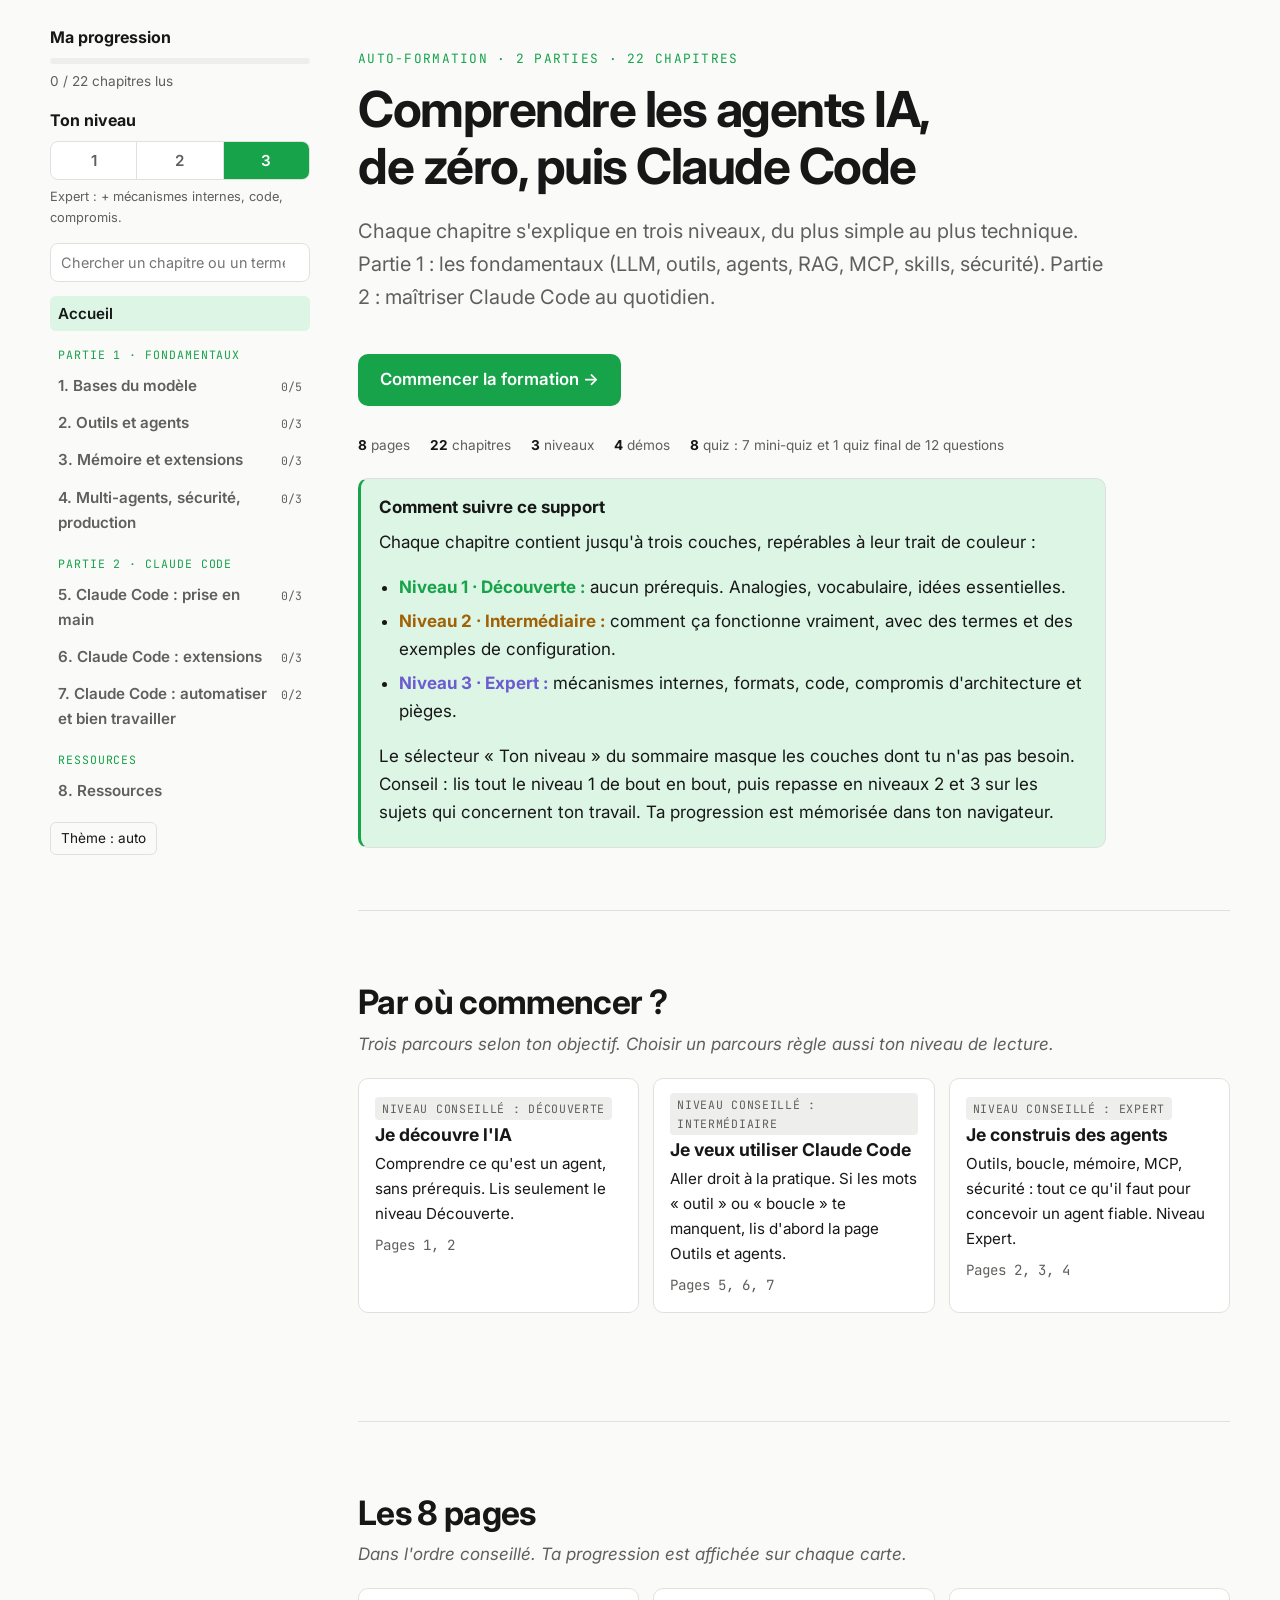
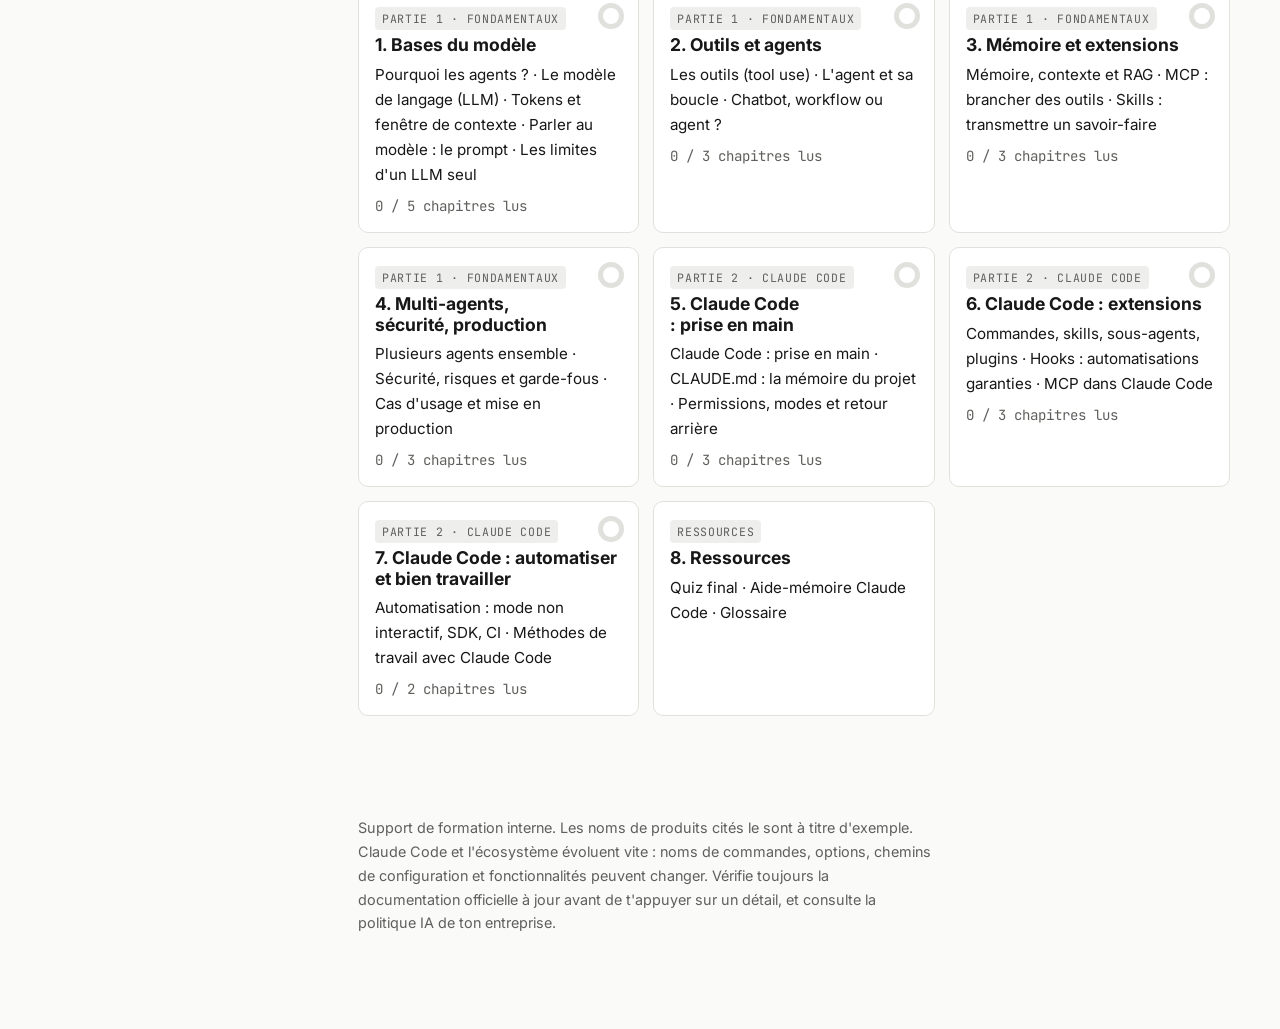
==== commit 653d2ee9: "feat: accueil avec bouton Reprendre et anneaux de progression Co-Authored-By: Claude Sonnet 5.5 <nor" ====
--- a/index.html
+++ b/index.html
@@ -18,6 +18,7 @@
       <p class="eyebrow">Auto-formation · 2 parties · 22 chapitres</p>
       <h1>Comprendre les agents IA, de zéro, puis Claude Code</h1>
       <p class="lead">Chaque chapitre s'explique en trois niveaux, du plus simple au plus technique. Partie 1 : les fondamentaux (LLM, outils, agents, RAG, MCP, skills, sécurité). Partie 2 : maîtriser Claude Code au quotidien.</p>
+      <a class="btn cta" id="home-resume" href="1-bases.html" hidden>Commencer la formation →</a>
       <div class="hero-meta">
         <span><b>8</b> pages</span>
         <span><b>22</b> chapitres</span>
@@ -33,7 +34,7 @@
           <li><b style="color:var(--warn)">Niveau 2 · Intermédiaire :</b> comment ça fonctionne vraiment, avec des termes et des exemples de configuration.</li>
           <li><b style="color:var(--l3)">Niveau 3 · Expert :</b> mécanismes internes, formats, code, compromis d'architecture et pièges.</li>
         </ul>
-        <p>Le sélecteur « Je veux lire » du sommaire masque les couches dont tu n'as pas besoin. Conseil : lis tout le niveau 1 de bout en bout, puis repasse en niveaux 2 et 3 sur les sujets qui concernent ton travail. Ta progression est mémorisée dans ton navigateur.</p>
+        <p>Le sélecteur « Ton niveau » du sommaire masque les couches dont tu n'as pas besoin. Conseil : lis tout le niveau 1 de bout en bout, puis repasse en niveaux 2 et 3 sur les sujets qui concernent ton travail. Ta progression est mémorisée dans ton navigateur.</p>
       </div>
     </header>
 
--- a/assets/style.css
+++ b/assets/style.css
@@ -73,12 +73,16 @@
 .progress > i { display: block; height: 100%; width: 0; background: var(--accent); transition: width .3s; }
 .progress-label { font-size: 0.85rem; color: var(--muted); margin: 0 0 14px; }
 .lvl-ctl { margin: 0 0 14px; }
-.lvl-opts { display: flex; flex-direction: column; gap: 6px; }
-.lvl-opt { text-align: left; background: var(--surface); color: var(--fg); border: 1px solid var(--line); border-radius: 8px; padding: 7px 10px; }
-.lvl-opt b { display: block; font-size: 0.9rem; }
-.lvl-opt span { display: block; font-size: 0.8rem; color: var(--muted); }
-.lvl-opt[aria-pressed="true"] { background: var(--accent); color: var(--accent-ink); border-color: var(--accent); }
-.lvl-opt[aria-pressed="true"] span { color: inherit; opacity: 0.9; }
+.lvl-opts { display: flex; border: 1px solid var(--line); border-radius: 8px; overflow: hidden; background: var(--surface); }
+.lvl-opt { flex: 1; background: none; color: var(--muted); border: 0; padding: 6px 0; font-weight: 600; }
+.lvl-opt + .lvl-opt { border-left: 1px solid var(--line); }
+.lvl-opt:hover { color: var(--fg); }
+.lvl-opt[aria-pressed="true"] { background: var(--accent); color: var(--accent-ink); }
+.lvl-hint { font-size: 0.8rem; color: var(--muted); margin: 6px 0 0; }
+.readbar { position: fixed; top: 0; left: 0; right: 0; height: 3px; z-index: 30; background: transparent; }
+.readbar i { display: block; height: 100%; width: 0; background: var(--accent); }
+a.anchor { margin-left: 0.4em; color: var(--muted); text-decoration: none; opacity: 0; font-weight: 400; }
+h2:hover a.anchor, h3:hover a.anchor, a.anchor:focus-visible { opacity: 1; }
 @media (max-width: 899px) {
   .toc { position: static; max-height: none; background: var(--surface); border: 1px solid var(--line); border-radius: 10px; padding: 12px 14px; }
   .toc ol { display: none; }
@@ -256,3 +260,14 @@
 .retenir { margin-top: 28px; }
 .retenir ul { margin: 6px 0; }
 .retenir p { margin: 0.6em 0 0; font-size: 0.95rem; }
+
+/* accueil */
+.btn.cta { display: inline-block; text-decoration: none; margin-top: 20px; padding: 12px 22px; font-size: 1.05rem; border-radius: 10px; }
+.btn.cta:hover { filter: brightness(1.08); }
+.btn.cta[hidden] { display: none; }
+.hero-meta { font-size: 0.85rem; margin-top: 28px; }
+.home-card { transition: border-color .15s, transform .15s; position: relative; }
+.home-card:hover { transform: translateY(-2px); }
+.home-card .ring { position: absolute; top: 14px; right: 14px; width: 26px; height: 26px; border-radius: 50%; background: conic-gradient(var(--accent) var(--p, 0%), var(--line) 0); }
+.home-card .ring::after { content: ""; position: absolute; inset: 5px; border-radius: 50%; background: var(--surface); }
+@media (prefers-reduced-motion: reduce) { .home-card { transition: none; } .home-card:hover { transform: none; } }
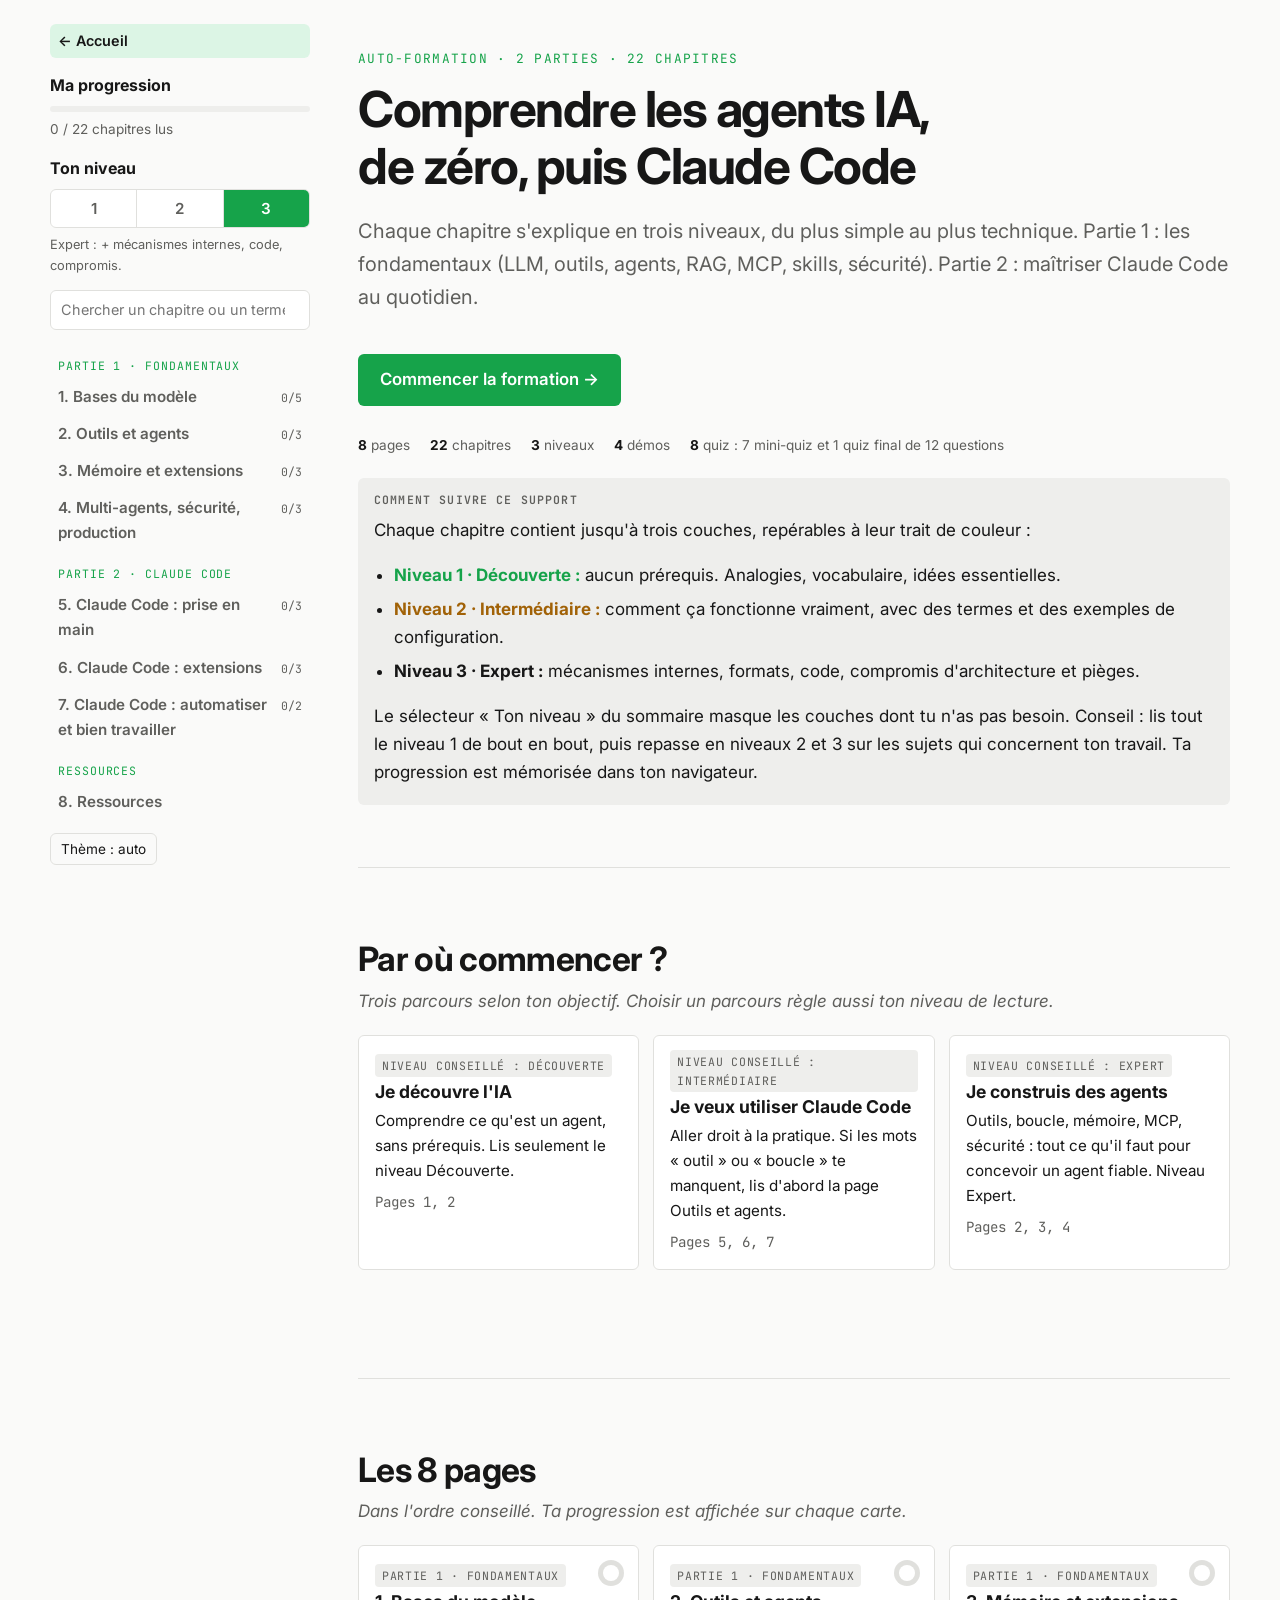
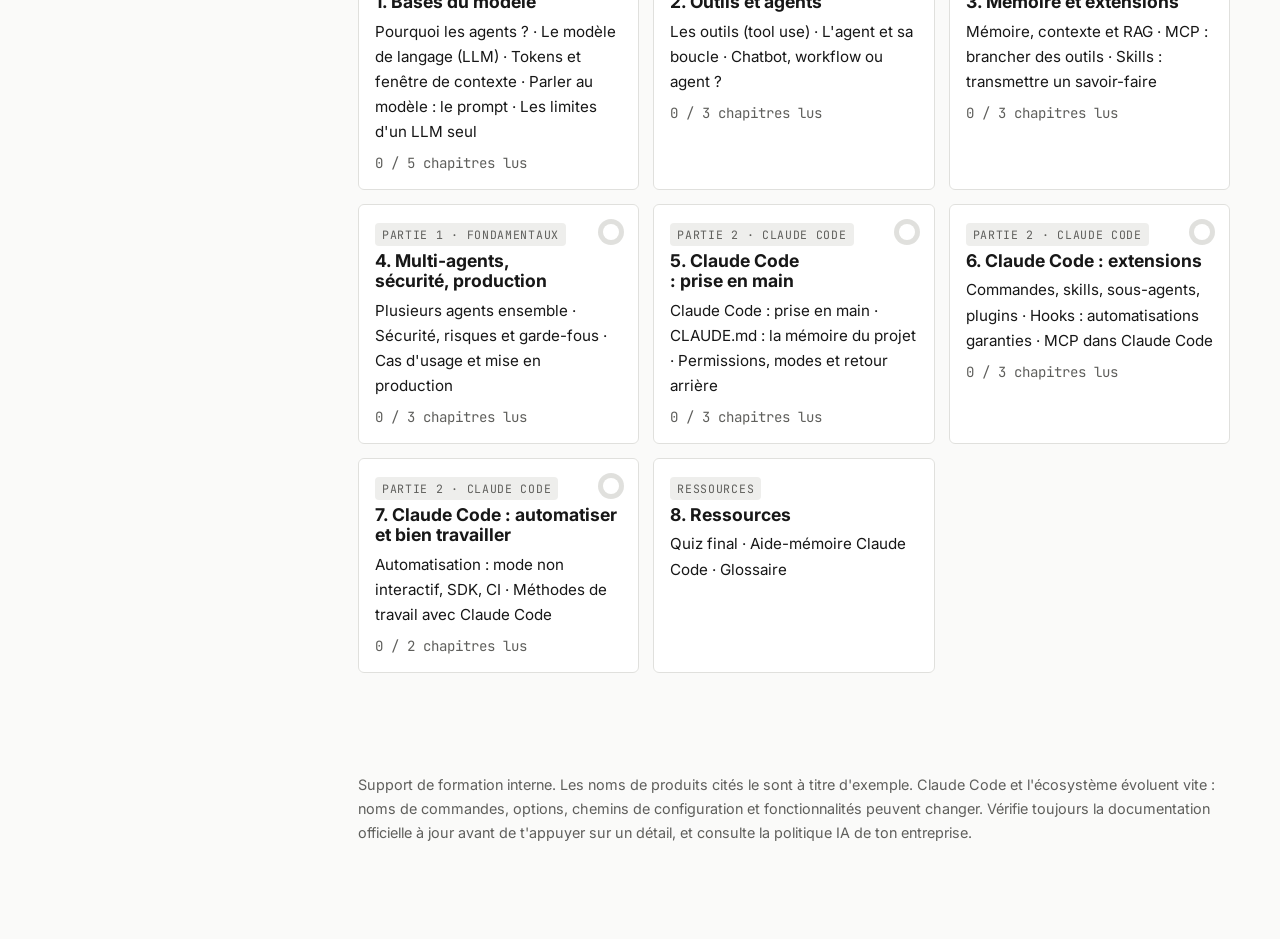
==== commit ac2b0c31: "feat: allège le rendu et sommaire mobile en panneau Niveaux en simples intitulés avec filet, callout" ====
--- a/index.html
+++ b/index.html
@@ -32,7 +32,7 @@
         <ul class="clean">
           <li><b style="color:var(--accent)">Niveau 1 · Découverte :</b> aucun prérequis. Analogies, vocabulaire, idées essentielles.</li>
           <li><b style="color:var(--warn)">Niveau 2 · Intermédiaire :</b> comment ça fonctionne vraiment, avec des termes et des exemples de configuration.</li>
-          <li><b style="color:var(--l3)">Niveau 3 · Expert :</b> mécanismes internes, formats, code, compromis d'architecture et pièges.</li>
+          <li><b>Niveau 3 · Expert :</b> mécanismes internes, formats, code, compromis d'architecture et pièges.</li>
         </ul>
         <p>Le sélecteur « Ton niveau » du sommaire masque les couches dont tu n'as pas besoin. Conseil : lis tout le niveau 1 de bout en bout, puis repasse en niveaux 2 et 3 sur les sujets qui concernent ton travail. Ta progression est mémorisée dans ton navigateur.</p>
       </div>
--- a/assets/style.css
+++ b/assets/style.css
@@ -13,28 +13,27 @@
   --accent-soft: #dcf5e5;
   --warn: #a16207;
   --warn-soft: #f7ecd2;
-  --l3: #6d5bd0;
-  --l3-soft: #e9e5fa;
   --bad: #c62828;
   --bad-soft: #fbe0de;
   --ok: #16a34a;
   --ok-soft: #dcf5e5;
   --display: "Inter", "Segoe UI", system-ui, sans-serif;
   --body: "Inter", "Segoe UI", system-ui, sans-serif;
+  --measure: none;
   --mono: "JetBrains Mono", ui-monospace, Menlo, Consolas, monospace;
 }
 @media (prefers-color-scheme: dark) {
   :root:not([data-theme="light"]) {
     --bg: #0a0a0a; --surface: #141414; --surface-2: #1d1d1d; --fg: #ededed; --muted: #9a9a9a;
     --line: #2a2a2a; --accent: #4ade80; --accent-ink: #06210f; --accent-soft: #12301d;
-    --warn: #e6b450; --warn-soft: #2e2410; --l3: #a99bff; --l3-soft: #231f45;
+    --warn: #e6b450; --warn-soft: #2e2410;
     --bad: #ff7b72; --bad-soft: #3a1b19; --ok: #4ade80; --ok-soft: #12301d; color-scheme: dark;
   }
 }
 :root[data-theme="dark"] {
   --bg: #0a0a0a; --surface: #141414; --surface-2: #1d1d1d; --fg: #ededed; --muted: #9a9a9a;
   --line: #2a2a2a; --accent: #4ade80; --accent-ink: #06210f; --accent-soft: #12301d;
-  --warn: #e6b450; --warn-soft: #2e2410; --l3: #a99bff; --l3-soft: #231f45;
+  --warn: #e6b450; --warn-soft: #2e2410;
   --bad: #ff7b72; --bad-soft: #3a1b19; --ok: #4ade80; --ok-soft: #12301d; color-scheme: dark;
 }
 
@@ -44,13 +43,12 @@
 h1 { font-size: clamp(2rem, 4.6vw, 3.1rem); font-weight: 700; letter-spacing: -0.03em; }
 h2 { font-size: clamp(1.6rem, 3.2vw, 2.1rem); font-weight: 700; letter-spacing: -0.02em; }
 h3 { font-size: 1.2rem; font-weight: 700; margin-top: 1.6rem; }
-p { margin: 1em 0; max-width: 64ch; }
+p { margin: 1em 0; max-width: var(--measure); }
 .lvl p, .lvl li { line-height: 1.7; }
-.lvl[data-lvl="2"], .lvl[data-lvl="3"] { background: color-mix(in srgb, var(--lc) 6%, transparent); padding: 12px 18px 14px; border-radius: 0 10px 10px 0; }
 .lvl h3 { margin-top: 1.9rem; margin-bottom: 0.2rem; }
 a { color: var(--accent); }
 code, .mono { font-family: var(--mono); font-size: 0.86em; background: var(--surface-2); padding: 0.1em 0.35em; border-radius: 4px; }
-pre.code { overflow-x: auto; background: var(--surface-2); padding: 12px 14px; border-radius: 8px; margin: 14px 0; font-family: var(--mono); font-size: 0.82rem; line-height: 1.5; max-width: 100%; }
+pre.code { overflow-x: auto; background: var(--surface-2); padding: 12px 14px; border-radius: 6px; margin: 14px 0; font-family: var(--mono); font-size: 0.82rem; line-height: 1.5; max-width: var(--measure); }
 pre.code code { background: none; padding: 0; font-size: inherit; }
 .fname { display: inline-block; font-family: var(--mono); font-size: 0.78rem; color: var(--muted); margin-top: 10px; }
 :focus-visible { outline: 3px solid var(--accent); outline-offset: 2px; }
@@ -73,28 +71,33 @@
 .progress > i { display: block; height: 100%; width: 0; background: var(--accent); transition: width .3s; }
 .progress-label { font-size: 0.85rem; color: var(--muted); margin: 0 0 14px; }
 .lvl-ctl { margin: 0 0 14px; }
-.lvl-opts { display: flex; border: 1px solid var(--line); border-radius: 8px; overflow: hidden; background: var(--surface); }
+.lvl-opts { display: flex; border: 1px solid var(--line); border-radius: 6px; overflow: hidden; background: var(--surface); }
 .lvl-opt { flex: 1; background: none; color: var(--muted); border: 0; padding: 6px 0; font-weight: 600; }
 .lvl-opt + .lvl-opt { border-left: 1px solid var(--line); }
 .lvl-opt:hover { color: var(--fg); }
 .lvl-opt[aria-pressed="true"] { background: var(--accent); color: var(--accent-ink); }
 .lvl-hint { font-size: 0.8rem; color: var(--muted); margin: 6px 0 0; }
-.readbar { position: fixed; top: 0; left: 0; right: 0; height: 3px; z-index: 30; background: transparent; }
+.readbar { position: fixed; top: 0; left: 0; right: 0; height: 3px; z-index: 36; background: transparent; }
 .readbar i { display: block; height: 100%; width: 0; background: var(--accent); }
 a.anchor { margin-left: 0.4em; color: var(--muted); text-decoration: none; opacity: 0; font-weight: 400; }
 h2:hover a.anchor, h3:hover a.anchor, a.anchor:focus-visible { opacity: 1; }
+.toc-bar, .toc-backdrop { display: none; }
 @media (max-width: 899px) {
-  .toc { position: static; max-height: none; background: var(--surface); border: 1px solid var(--line); border-radius: 10px; padding: 12px 14px; }
-  .toc ol { display: none; }
-  .toc.open ol { display: flex; }
-  .toc-toggle { display: inline-block !important; }
-}
-.toc-toggle { display: none; margin-top: 4px; background: none; border: 1px solid var(--line); color: var(--fg); border-radius: 6px; padding: 6px 12px; }
+  body { padding-top: 56px; }
+  .toc-bar { display: flex; align-items: center; position: fixed; top: 0; left: 0; right: 0; height: 44px; padding: 0 16px; z-index: 35; background: var(--bg); border-bottom: 1px solid var(--line); }
+  .toc-toggle { background: none; border: 1px solid var(--line); color: var(--fg); border-radius: 6px; padding: 5px 12px; }
+  .toc-backdrop { display: block; position: fixed; inset: 0; z-index: 39; background: rgba(0,0,0,.45); }
+  .toc-backdrop[hidden] { display: none; }
+  .toc { position: fixed; top: 0; bottom: 0; left: 0; align-self: stretch; height: 100dvh; width: min(320px, 88vw); max-height: none; z-index: 40; background: var(--surface); border-right: 1px solid var(--line); padding: 16px; overflow-y: auto; overscroll-behavior: contain; transform: translateX(-100%); visibility: hidden; transition: transform .2s, visibility .2s; }
+  .toc.open { transform: none; visibility: visible; }
+  body.toc-lock { overflow: hidden; }
+}
+@media (max-width: 899px) and (prefers-reduced-motion: reduce) { .toc { transition: none; } }
 
 /* en-tête */
 .hero { padding: 24px 0 8px; }
 .eyebrow { font-family: var(--mono); font-size: 0.8rem; text-transform: uppercase; letter-spacing: 0.1em; color: var(--accent); margin: 0 0 12px; }
-.hero p.lead { font-size: 1.25rem; color: var(--muted); max-width: 58ch; }
+.hero p.lead { font-size: 1.25rem; color: var(--muted); max-width: var(--measure); }
 .hero-meta { display: flex; flex-wrap: wrap; gap: 8px 20px; margin-top: 16px; font-size: 0.95rem; color: var(--muted); align-items: center; }
 .hero-meta b { color: var(--fg); }
 .theme-btn { margin-left: auto; background: none; border: 1px solid var(--line); color: var(--fg); border-radius: 6px; padding: 4px 10px; font-size: 0.85rem; }
@@ -102,36 +105,31 @@
 /* sections */
 section.chap { padding: 72px 0 16px; border-top: 1px solid var(--line); margin-top: 72px; scroll-margin-top: 16px; }
 section.chap:first-of-type { margin-top: 32px; }
-.part-banner { font-family: var(--display); font-size: clamp(1.2rem, 2.4vw, 1.5rem); color: var(--accent); margin: 0 0 22px; padding-bottom: 8px; border-bottom: 2px solid var(--accent); max-width: 68ch; }
+.part-banner { font-family: var(--display); font-size: clamp(1.2rem, 2.4vw, 1.5rem); color: var(--accent); margin: 0 0 22px; padding-bottom: 8px; border-bottom: 2px solid var(--accent); max-width: var(--measure); }
 .chap-head { display: flex; align-items: baseline; gap: 14px; margin-bottom: 8px; }
 .chap-num { font-family: var(--mono); font-size: 0.85rem; color: var(--accent); border: 1px solid var(--accent); border-radius: 4px; padding: 1px 7px; flex: none; }
 .goal { color: var(--muted); font-style: italic; margin-top: 4px; }
 
 /* niveaux d'explication */
-.lvl { --lc: var(--accent); margin: 36px 0; padding: 2px 0 2px 20px; border-left: 2px solid var(--lc); }
-.lvl[data-lvl="2"] { --lc: var(--warn); }
-.lvl[data-lvl="3"] { --lc: var(--l3); }
-.lvl::before { display: inline-block; font-family: var(--mono); font-size: 0.72rem; text-transform: uppercase; letter-spacing: 0.08em; color: var(--lc); border: 1px solid var(--lc); border-radius: 4px; padding: 2px 8px; margin-bottom: 4px; }
+.lvl { margin: 40px 0; padding-top: 14px; border-top: 1px solid var(--line); }
+.lvl::before { display: block; font-family: var(--mono); font-size: 0.72rem; text-transform: uppercase; letter-spacing: 0.1em; color: var(--muted); margin-bottom: 4px; }
 .lvl[data-lvl="1"]::before { content: "Niveau 1 · Découverte"; }
 .lvl[data-lvl="2"]::before { content: "Niveau 2 · Intermédiaire"; }
 .lvl[data-lvl="3"]::before { content: "Niveau 3 · Expert"; }
 body[data-maxlvl="1"] .lvl[data-lvl="2"], body[data-maxlvl="1"] .lvl[data-lvl="3"], body[data-maxlvl="2"] .lvl[data-lvl="3"] { display: none; }
 .lvl > h3:first-of-type { margin-top: 0.6rem; }
 
-.callout { border-radius: 10px; padding: 14px 18px; margin: 22px 0; max-width: 68ch; border: 1px solid var(--line); border-left-width: 3px; background: var(--surface); }
-.callout > b:first-child { display: block; font-family: var(--display); margin-bottom: 4px; }
+.callout { border-radius: 6px; padding: 12px 16px; margin: 22px 0; max-width: var(--measure); background: var(--surface-2); }
+.callout > b:first-child { display: block; font-family: var(--mono); font-size: 0.72rem; font-weight: 600; text-transform: uppercase; letter-spacing: 0.1em; color: var(--muted); margin-bottom: 4px; }
 .callout p { margin: 0.4em 0; }
-.callout.analogy { background: var(--surface); border-left-color: var(--accent); }
-.callout.warn { background: var(--surface); border-left-color: var(--warn); }
-.callout.bad { background: var(--surface); border-left-color: var(--bad); }
-.callout.key { border-left-color: var(--accent); background: var(--accent-soft); }
-.callout.deep { background: var(--surface); border-left-color: var(--l3); }
-
-ul.clean { padding-left: 1.2em; max-width: 68ch; }
+.callout.warn > b:first-child { color: var(--warn); }
+.callout.bad > b:first-child { color: var(--bad); }
+
+ul.clean { padding-left: 1.2em; max-width: var(--measure); }
 ul.clean li, ol.clean li { margin: 0.35em 0; }
-ol.clean { max-width: 68ch; padding-left: 1.3em; }
-.cols { display: grid; grid-template-columns: repeat(auto-fit, minmax(240px, 1fr)); gap: 14px; margin: 20px 0; }
-.card { background: var(--surface); border: 1px solid var(--line); border-radius: 12px; padding: 16px 18px; min-width: 0; }
+ol.clean { max-width: var(--measure); padding-left: 1.3em; }
+.cols { max-width: var(--measure); display: grid; grid-template-columns: repeat(auto-fit, minmax(240px, 1fr)); gap: 14px; margin: 20px 0; }
+.card { border-top: 1px solid var(--line); padding: 12px 0 4px; min-width: 0; }
 .card h4 { margin: 0 0 4px; font-size: 1.05rem; }
 .card p { margin: 0.3em 0; font-size: 0.97rem; max-width: none; }
 .card ul { margin: 6px 0 0; padding-left: 1.1em; font-size: 0.97rem; }
@@ -142,7 +140,7 @@
 th, td { text-align: left; padding: 9px 12px; border-bottom: 1px solid var(--line); vertical-align: top; }
 th { font-family: var(--display); background: var(--surface-2); }
 
-.chat { display: flex; flex-direction: column; gap: 8px; max-width: 640px; margin: 20px 0; }
+.chat { display: flex; flex-direction: column; gap: 8px; max-width: var(--measure); margin: 20px 0; }
 .msg { padding: 10px 14px; border-radius: 12px; max-width: 90%; font-size: 0.97rem; }
 .msg small { display: block; font-family: var(--mono); font-size: 0.7rem; text-transform: uppercase; letter-spacing: .06em; opacity: .7; margin-bottom: 2px; }
 .msg.sys { background: var(--surface-2); align-self: stretch; max-width: none; }
@@ -150,10 +148,10 @@
 .msg.ai { background: var(--surface); border: 1px solid var(--line); align-self: flex-start; }
 
 /* démos */
-.demo { background: var(--surface); border: 1px solid var(--line); border-radius: 12px; padding: 18px; margin: 28px 0; max-width: 760px; }
+.demo { background: var(--surface); border: 1px solid var(--line); border-radius: 6px; padding: 18px; margin: 28px 0; max-width: var(--measure); }
 .demo > .demo-label { font-family: var(--mono); font-size: 0.75rem; text-transform: uppercase; letter-spacing: .1em; color: var(--accent); margin-bottom: 10px; display: block; }
-.demo textarea { width: 100%; min-height: 90px; resize: vertical; font: inherit; padding: 10px; border-radius: 8px; border: 1px solid var(--line); background: var(--bg); color: var(--fg); }
-.btn { background: var(--accent); color: var(--accent-ink); border: 0; border-radius: 8px; padding: 8px 16px; font-weight: 600; }
+.demo textarea { width: 100%; min-height: 90px; resize: vertical; font: inherit; padding: 10px; border-radius: 6px; border: 1px solid var(--line); background: var(--bg); color: var(--fg); }
+.btn { background: var(--accent); color: var(--accent-ink); border: 0; border-radius: 6px; padding: 8px 16px; font-weight: 600; }
 .btn.ghost { background: transparent; color: var(--fg); border: 1px solid var(--line); }
 .btn:disabled { opacity: .45; cursor: default; }
 .row { display: flex; flex-wrap: wrap; gap: 10px; align-items: center; margin-top: 12px; }
@@ -168,8 +166,8 @@
 .meter > i { display: block; height: 100%; width: 0; background: var(--accent); transition: width .2s; }
 .stat { font-family: var(--mono); font-size: 0.88rem; color: var(--muted); }
 .sliders { display: grid; grid-template-columns: auto 1fr auto; gap: 8px 12px; align-items: center; margin-top: 8px; }
-.sliders input[type="range"] { width: 100%; accent-color: var(--l3); }
-.big { font-family: var(--display); font-size: 2.2rem; font-weight: 700; color: var(--l3); }
+.sliders input[type="range"] { width: 100%; accent-color: var(--accent); }
+.big { font-family: var(--display); font-size: 2.2rem; font-weight: 700; color: var(--accent); }
 
 .steps { list-style: none; padding: 0; margin: 14px 0 0; display: flex; flex-direction: column; gap: 8px; }
 .steps li { border-left: 4px solid var(--line); background: var(--bg); padding: 8px 12px; border-radius: 0 8px 8px 0; font-size: 0.97rem; animation: pop .25s ease-out; }
@@ -177,19 +175,19 @@
 .steps li.think { border-color: var(--warn); } .steps li.think .k { color: var(--warn); }
 .steps li.act { border-color: var(--accent); } .steps li.act .k { color: var(--accent); }
 .steps li.obs { border-color: var(--muted); } .steps li.obs .k { color: var(--muted); }
-.steps li.ask { border-color: var(--l3); background: var(--l3-soft); } .steps li.ask .k { color: var(--l3); }
+.steps li.ask { border-color: var(--accent); background: var(--accent-soft); } .steps li.ask .k { color: var(--accent); }
 .steps li.final { border-color: var(--ok); background: var(--ok-soft); } .steps li.final .k { color: var(--ok); }
 @keyframes pop { from { opacity: 0; transform: translateY(6px); } to { opacity: 1; transform: none; } }
 @media (prefers-reduced-motion: reduce) { .steps li { animation: none; } .meter > i, .progress > i { transition: none; } }
 
-.diagram { background: var(--surface); border: 1px solid var(--line); border-radius: 12px; padding: 16px; margin: 24px 0; overflow-x: auto; }
+.diagram { max-width: var(--measure); background: var(--surface); border: 1px solid var(--line); border-radius: 6px; padding: 16px; margin: 24px 0; overflow-x: auto; }
 .diagram svg { display: block; margin: 0 auto; min-width: 520px; max-width: 100%; height: auto; }
 .diagram text { fill: var(--fg); font-family: var(--body); font-size: 14px; }
 .diagram .sm { font-size: 12px; fill: var(--muted); }
 .diagram .box { fill: var(--surface-2); stroke: var(--line); }
 .diagram .box-a { fill: var(--accent-soft); stroke: var(--accent); }
 .diagram .box-w { fill: var(--warn-soft); stroke: var(--warn); }
-.diagram .box-p { fill: var(--l3-soft); stroke: var(--l3); }
+.diagram .box-p { fill: var(--surface-2); stroke: var(--muted); }
 .diagram .box-ok { fill: var(--ok-soft); stroke: var(--ok); }
 .diagram .ln { stroke: var(--muted); stroke-width: 1.6; fill: none; }
 .diagram .ln-a { stroke: var(--accent); stroke-width: 2; fill: none; }
@@ -197,19 +195,24 @@
 .caption { font-size: 0.88rem; color: var(--muted); text-align: center; margin: 8px auto 0; }
 
 .done-row { margin-top: 28px; display: flex; align-items: center; gap: 10px; }
-.done-row button { background: none; border: 1px solid var(--line); color: var(--fg); border-radius: 8px; padding: 6px 14px; }
+.done-row button { background: none; border: 1px solid var(--line); color: var(--fg); border-radius: 6px; padding: 6px 14px; }
 .done-row button[aria-pressed="true"] { background: var(--ok-soft); border-color: var(--ok); color: var(--ok); font-weight: 600; }
 
-dl.gl { margin: 16px 0; max-width: 72ch; }
+dl.gl { margin: 16px 0; max-width: var(--measure); }
 dl.gl div { padding: 10px 0; border-bottom: 1px solid var(--line); }
 dl.gl dt { font-family: var(--display); font-weight: 700; }
 dl.gl dd { margin: 2px 0 0; color: var(--muted); }
-.gl-search { width: 100%; max-width: 420px; padding: 9px 12px; border-radius: 8px; border: 1px solid var(--line); background: var(--surface); color: var(--fg); font: inherit; }
-
-.q { border: 1px solid var(--line); background: var(--surface); border-radius: 10px; padding: 14px 18px; margin: 14px 0; max-width: 72ch; }
+.gl-search { width: 100%; max-width: 420px; padding: 9px 12px; border-radius: 6px; border: 1px solid var(--line); background: var(--surface); color: var(--fg); font: inherit; }
+
+.q { border: 1px solid var(--line); background: var(--surface); border-radius: 6px; padding: 14px 18px; margin: 14px 0; max-width: var(--measure); }
 .q fieldset { border: 0; padding: 0; margin: 0; min-width: 0; }
 .q legend { font-weight: 700; padding: 0; margin-bottom: 6px; }
-.q label { display: flex; gap: 10px; align-items: baseline; padding: 5px 0; cursor: pointer; }
+.q label { display: flex; gap: 10px; align-items: baseline; padding: 8px 12px; margin: 6px 0; cursor: pointer; border: 1px solid var(--line); border-radius: 6px; background: var(--bg); transition: border-color .15s, background .15s; }
+.q label:hover { border-color: var(--accent); }
+.q label:has(input:checked) { border-color: var(--accent); background: var(--accent-soft); }
+.q.wrong label:has(input:checked) { border-color: var(--bad); background: var(--bad-soft); }
+.q label.is-answer { border-color: var(--ok); background: var(--ok-soft); }
+.q input { accent-color: var(--accent); }
 .q .fb { margin-top: 8px; font-size: 0.95rem; }
 .q.right { border-color: var(--ok); } .q.wrong { border-color: var(--bad); }
 .q.right .fb { color: var(--ok); } .q.wrong .fb { color: var(--bad); }
@@ -220,8 +223,8 @@
 /* ---- ajouts multi-pages ---- */
 .sr-only { position: absolute; width: 1px; height: 1px; overflow: hidden; clip: rect(0 0 0 0); white-space: nowrap; }
 .toc-search { position: relative; margin: 0 0 14px; }
-.toc-search input { width: 100%; padding: 7px 10px; border-radius: 8px; border: 1px solid var(--line); background: var(--surface); color: var(--fg); font: inherit; font-size: 0.9rem; }
-.toc-search ul { list-style: none; margin: 4px 0 0; padding: 4px; background: var(--surface); border: 1px solid var(--line); border-radius: 8px; }
+.toc-search input { width: 100%; padding: 7px 10px; border-radius: 6px; border: 1px solid var(--line); background: var(--surface); color: var(--fg); font: inherit; font-size: 0.9rem; }
+.toc-search ul { list-style: none; margin: 4px 0 0; padding: 4px; background: var(--surface); border: 1px solid var(--line); border-radius: 6px; }
 .toc-search ul[hidden] { display: none; }
 .toc-search li a { display: block; padding: 5px 8px; text-decoration: none; color: var(--fg); border-radius: 6px; font-size: 0.88rem; }
 .toc-search li a:hover, .toc-search li a:focus-visible { background: var(--accent-soft); }
@@ -236,18 +239,18 @@
 .page-meta { font-size: 0.92rem; color: var(--muted); margin: 6px 0 0; display: flex; flex-wrap: wrap; gap: 4px 18px; }
 .page-meta b { color: var(--fg); }
 .pager { display: grid; grid-template-columns: repeat(auto-fit, minmax(220px, 1fr)); gap: 14px; margin-top: 56px; }
-.pager a { display: block; padding: 14px 16px; border: 1px solid var(--line); border-radius: 10px; background: var(--surface); text-decoration: none; color: var(--fg); }
+.pager a { display: block; padding: 14px 16px; border: 1px solid var(--line); border-radius: 6px; background: var(--surface); text-decoration: none; color: var(--fg); }
 .pager a:hover { border-color: var(--accent); }
 .pager a small { display: block; color: var(--muted); font-family: var(--mono); font-size: 0.72rem; text-transform: uppercase; letter-spacing: 0.08em; }
 .pager a.next { text-align: right; }
 
 .term { border-bottom: 1px dotted var(--accent); cursor: help; }
-#tip { position: absolute; z-index: 20; max-width: 320px; background: var(--fg); color: var(--bg); padding: 8px 12px; border-radius: 8px; font-size: 0.88rem; line-height: 1.4; box-shadow: 0 4px 16px rgba(0,0,0,.25); }
+#tip { position: absolute; z-index: 20; max-width: 320px; background: var(--fg); color: var(--bg); padding: 8px 12px; border-radius: 6px; font-size: 0.88rem; line-height: 1.4; box-shadow: 0 4px 16px rgba(0,0,0,.25); }
 #tip[hidden] { display: none; }
 #tip b { display: block; margin-bottom: 2px; }
 
 .home-grid { display: grid; grid-template-columns: repeat(auto-fit, minmax(260px, 1fr)); gap: 14px; margin: 20px 0; }
-.home-card { display: block; text-decoration: none; color: var(--fg); background: var(--surface); border: 1px solid var(--line); border-radius: 10px; padding: 14px 16px; }
+.home-card { display: block; text-decoration: none; color: var(--fg); background: var(--surface); border: 1px solid var(--line); border-radius: 6px; padding: 14px 16px; }
 .home-card:hover { border-color: var(--accent); }
 .home-card h3 { margin: 4px 0 6px; font-size: 1.1rem; }
 .home-card p { font-size: 0.95rem; margin: 0.3em 0; }
@@ -262,12 +265,27 @@
 .retenir p { margin: 0.6em 0 0; font-size: 0.95rem; }
 
 /* accueil */
-.btn.cta { display: inline-block; text-decoration: none; margin-top: 20px; padding: 12px 22px; font-size: 1.05rem; border-radius: 10px; }
+.btn.cta { display: inline-block; text-decoration: none; margin-top: 20px; padding: 12px 22px; font-size: 1.05rem; border-radius: 6px; }
 .btn.cta:hover { filter: brightness(1.08); }
 .btn.cta[hidden] { display: none; }
 .hero-meta { font-size: 0.85rem; margin-top: 28px; }
-.home-card { transition: border-color .15s, transform .15s; position: relative; }
-.home-card:hover { transform: translateY(-2px); }
+.home-card { transition: border-color .15s; position: relative; }
 .home-card .ring { position: absolute; top: 14px; right: 14px; width: 26px; height: 26px; border-radius: 50%; background: conic-gradient(var(--accent) var(--p, 0%), var(--line) 0); }
 .home-card .ring::after { content: ""; position: absolute; inset: 5px; border-radius: 50%; background: var(--surface); }
-@media (prefers-reduced-motion: reduce) { .home-card { transition: none; } .home-card:hover { transform: none; } }
+@media (prefers-reduced-motion: reduce) { .home-card { transition: none; } }
+
+/* code : bouton copier */
+pre.code { position: relative; }
+.copy-btn { position: absolute; top: 8px; right: 8px; font: 600 0.7rem var(--mono); background: var(--surface); color: var(--muted); border: 1px solid var(--line); border-radius: 6px; padding: 3px 8px; opacity: 0; transition: opacity .15s; }
+pre.code:hover .copy-btn, .copy-btn:focus-visible { opacity: 1; }
+.copy-btn:hover { color: var(--fg); }
+/* démos : habillage */
+.demo { border-radius: 6px; }
+.demo textarea:focus-visible, .gl-search:focus-visible, .toc-search input:focus-visible { outline: 2px solid var(--accent); outline-offset: 1px; }
+.btn { transition: filter .15s; }
+.btn:hover:not(:disabled) { filter: brightness(1.08); }
+#score:not(:empty) { padding: 10px 14px; background: var(--surface); border: 1px solid var(--line); border-radius: 6px; display: inline-block; }
+
+.home-link { display: block; margin: 0 0 14px; padding: 6px 8px; border-radius: 6px; font-weight: 600; font-size: 0.9rem; text-decoration: none; color: var(--muted); }
+.home-link:hover { background: var(--surface-2); color: var(--fg); }
+.home-link.current { background: var(--accent-soft); color: var(--fg); }
